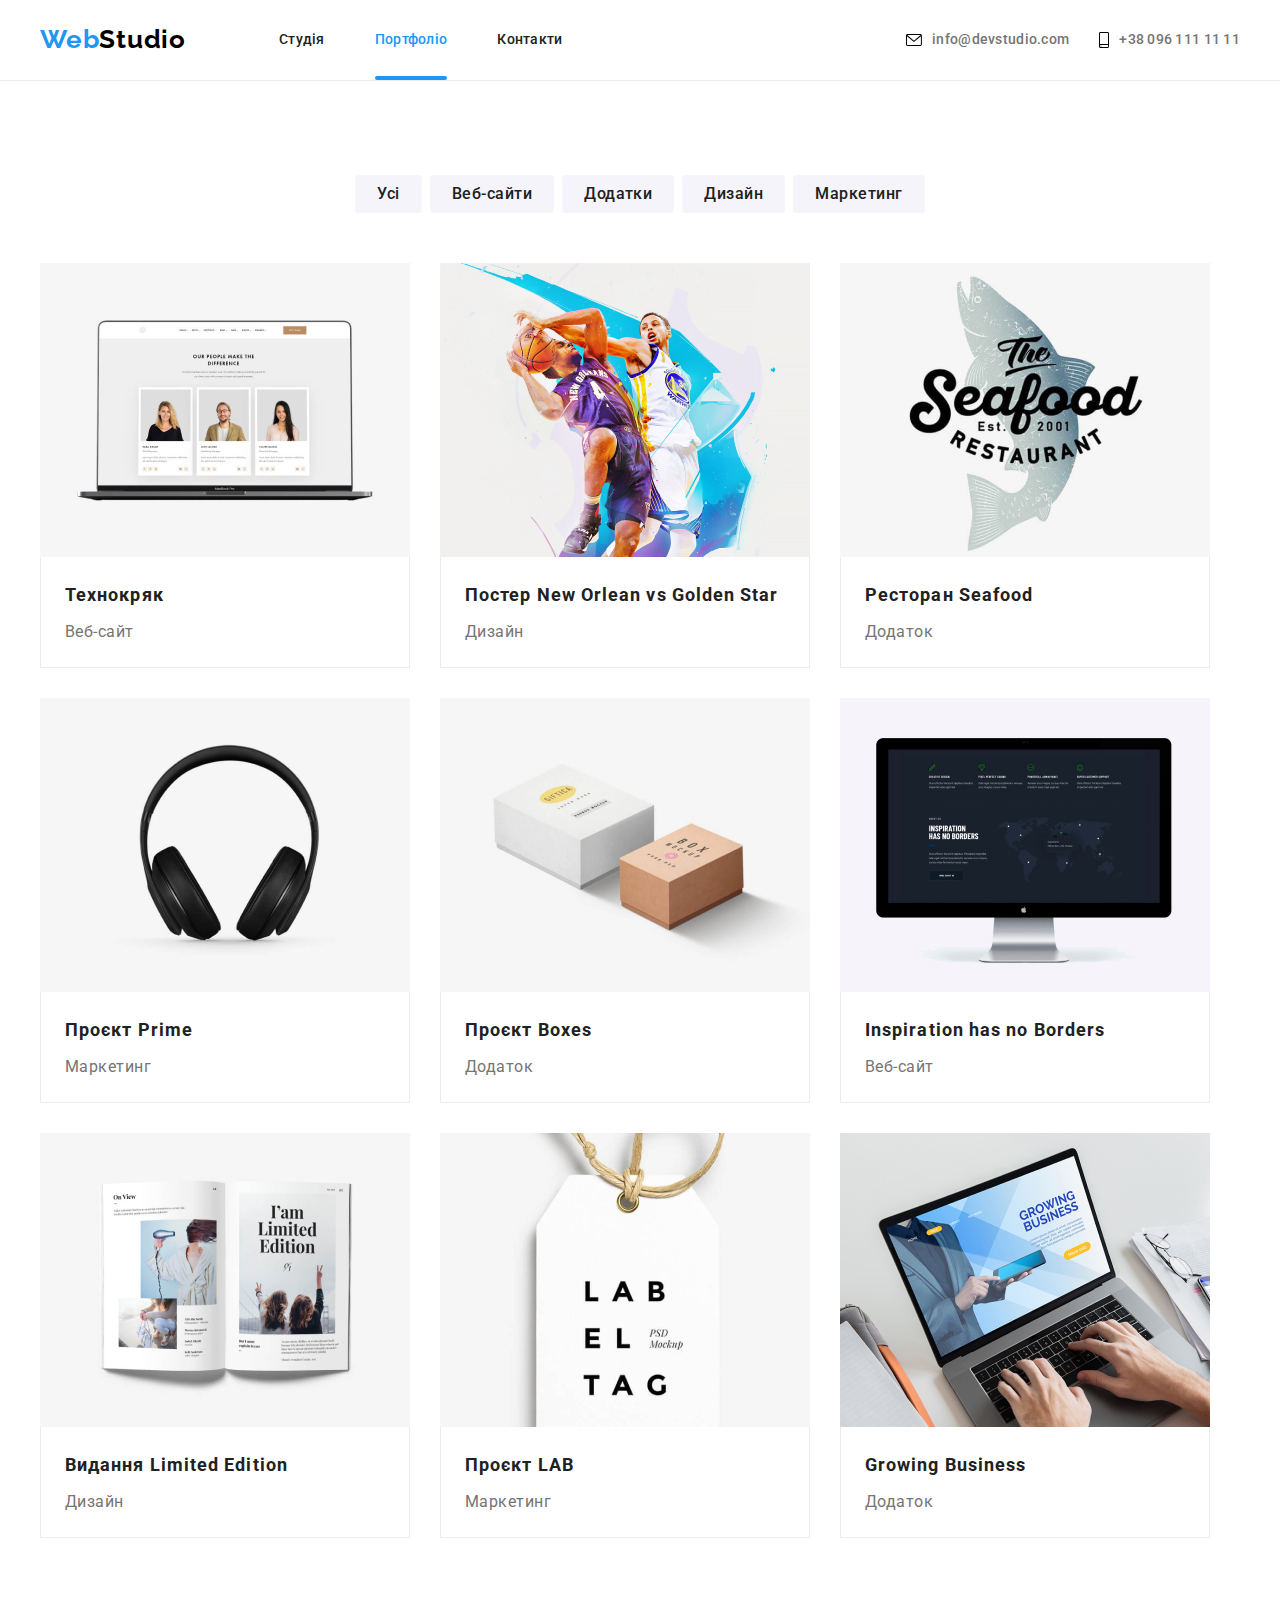
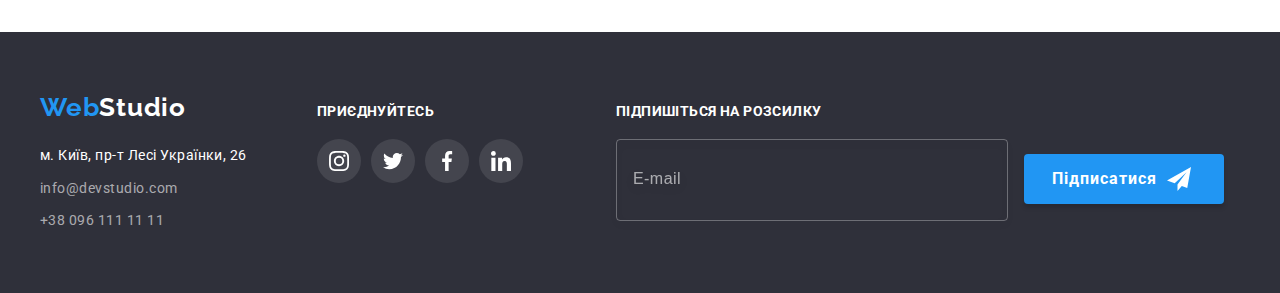
==== portfolio.html @ 5bfef384 "Initial commit" ====
<!DOCTYPE html>
<html lang="Uk">
  <head>
    <meta charset="UTF-8" />
    <meta http-equiv="X-UA-Compatible" content="IE=edge" />
    <meta name="viewport" content="width=device-width, initial-scale=1.0" />
    <title>Портфоліо</title>
    <!-- Fonts -->
    <link rel="preconnect" href="https://fonts.googleapis.com" />
    <link rel="preconnect" href="https://fonts.gstatic.com" crossorigin />
    <link
      href="https://fonts.googleapis.com/css2?family=Raleway:wght@700&family=Roboto:wght@400;500;700;900&display=swap"
      rel="stylesheet"
    />
    <!-- Modern-normalize CSS -->
    <link
      rel="stylesheet"
      href="https://cdnjs.cloudflare.com/ajax/libs/modern-normalize/1.1.0/modern-normalize.min.css"
      integrity="sha512-wpPYUAdjBVSE4KJnH1VR1HeZfpl1ub8YT/NKx4PuQ5NmX2tKuGu6U/JRp5y+Y8XG2tV+wKQpNHVUX03MfMFn9Q=="
      crossorigin="anonymous"
      referrerpolicy="no-referrer"
    />
    <!-- My CSS -->
    <link rel="stylesheet" href="./css/styles.css" />
  </head>
  <body>
    <!--
      |============================
      | Верхня лінія сторінки
      |============================
    -->

    <header class="header section">
      <div class="container header-flex">
        <a href="./index.html" class="logo-web">Web<span class="logo-studio">Studio</span></a>
        <nav class="nav">
          <ul class="nav-list">
            <li class="item"><a href="./index.html">Студія</a></li>
            <li class="item"><a class="current" href="./portfolio.html">Портфоліо</a></li>
            <li class="item"><a href="">Контакти</a></li>
          </ul>
        </nav>
        <ul class="contacts">
          <li class="contacts-item">
            <a class="mail" href="mailto:info@devstudio.com">
              <svg class="envelope" width="16" height="12">
                <use href="./images/sprite-icons.svg#icon-envelope"></use>
              </svg>
              info@devstudio.com
            </a>
          </li>
          <li class="contacts-item">
            <a class="tel" href="tel:+380961111111">
              <svg class="smartphone" width="10" height="16">
                <use href="./images/sprite-icons.svg#icon-smartphone"></use>
              </svg>
              +38 096 111 11 11</a
            >
          </li>
        </ul>
      </div>
    </header>

    <!--
      |============================
      | Основний контент сторінки Портфоліо
      |============================
    -->

    <main>
      <section class="section-projects section">
        <h1 class="visually-hidden">Проєкти</h1>
        <div class="container">
          <!-- Фільтри сторінки Портфоліо -->

          <ul class="filters">
            <li class="item">
              <button type="button" class="button">Усі</button>
            </li>
            <li class="item">
              <button type="button" class="button">Веб-сайти</button>
            </li>
            <li class="item">
              <button type="button" class="button">Додатки</button>
            </li>
            <li class="item">
              <button type="button" class="button">Дизайн</button>
            </li>
            <li class="item">
              <button type="button" class="button">Маркетинг</button>
            </li>
          </ul>

          <!--
            |============================
            | Проєкти
            |============================
          -->
          <ul class="project-list">
            <li class="list-item">
              <a href="" class="project-link">
                <div class="project-thumb">
                  <img src="./images/project-1.jpg" alt="Веб-сайт" width="370" height="294" />
                  <p class="overlay">
                    Ресурс пропонує комплексні пропозиції з різним рівнем функціоналу та сервісів.
                    Все це дозволить відвідувачу отримати вичерпні відомості про компанію чи
                    приватну особу.
                  </p>
                </div>
                <div class="project-name">
                  <h2>Технокряк</h2>
                  <p>Веб-сайт</p>
                </div>
              </a>
            </li>

            <li class="list-item">
              <a href="" class="project-link">
                <div class="project-thumb">
                  <img src="./images/project-2.jpg" alt="Баскетболісти" width="370" height="294" />
                  <p class="overlay">
                    Ресурс пропонує комплексні пропозиції з різним рівнем функціоналу та сервісів.
                    Все це дозволить відвідувачу отримати вичерпні відомості про компанію чи
                    приватну особу.
                  </p>
                </div>
                <div class="project-name">
                  <h2>Постер <span lang="En">New Orlean vs Golden Star</span></h2>
                  <p>Дизайн</p>
                </div>
              </a>
            </li>
            <li class="list-item">
              <a href="" class="project-link">
                <div class="project-thumb">
                  <img
                    src="./images/project-3.jpg"
                    alt="Емблема ресторану"
                    width="370"
                    height="294"
                  />
                  <p class="overlay">
                    Ресурс пропонує комплексні пропозиції з різним рівнем функціоналу та сервісів.
                    Все це дозволить відвідувачу отримати вичерпні відомості про компанію чи
                    приватну особу.
                  </p>
                </div>
                <div class="project-name">
                  <h2>Ресторан <span lang="En">Seafood</span></h2>
                  <p>Додаток</p>
                </div>
              </a>
            </li>

            <li class="list-item">
              <a href="" class="project-link"
                ><div class="project-thumb">
                  <img src="./images/project-4.jpg" alt="Навушники" width="370" height="294" />
                  <p class="overlay">
                    Ресурс пропонує комплексні пропозиції з різним рівнем функціоналу та сервісів.
                    Все це дозволить відвідувачу отримати вичерпні відомості про компанію чи
                    приватну особу.
                  </p>
                </div>
                <div class="project-name">
                  <h2>Проєкт <span lang="En">Prime</span></h2>
                  <p>Маркетинг</p>
                </div></a
              >
            </li>

            <li class="list-item">
              <a href="" class="project-link"
                ><div class="project-thumb">
                  <img src="./images/project-5.jpg" alt="Дві коробки" width="370" height="294" />
                  <p class="overlay">
                    Ресурс пропонує комплексні пропозиції з різним рівнем функціоналу та сервісів.
                    Все це дозволить відвідувачу отримати вичерпні відомості про компанію чи
                    приватну особу.
                  </p>
                </div>
                <div class="project-name">
                  <h2>Проєкт <span lang="En">Boxes</span></h2>
                  <p>Додаток</p>
                </div></a
              >
            </li>

            <li class="list-item">
              <a href="" class="project-link"
                ><div class="project-thumb">
                  <img src="./images/project-6.jpg" alt="Монітор" width="370" height="294" />
                  <p class="overlay">
                    Ресурс пропонує комплексні пропозиції з різним рівнем функціоналу та сервісів.
                    Все це дозволить відвідувачу отримати вичерпні відомості про компанію чи
                    приватну особу.
                  </p>
                </div>
                <div class="project-name">
                  <h2><span lang="En">Inspiration has no Borders</span></h2>
                  <p>Веб-сайт</p>
                </div></a
              >
            </li>

            <li class="list-item">
              <a href="" class="project-link"
                ><div class="project-thumb">
                  <img
                    src="./images/project-7.jpg"
                    alt="Розгорнута книга"
                    width="370"
                    height="294"
                  />
                  <p class="overlay">
                    Ресурс пропонує комплексні пропозиції з різним рівнем функціоналу та сервісів.
                    Все це дозволить відвідувачу отримати вичерпні відомості про компанію чи
                    приватну особу.
                  </p>
                </div>
                <div class="project-name">
                  <h2>Видання <span lang="En">Limited Edition</span></h2>
                  <p>Дизайн</p>
                </div></a
              >
            </li>

            <li class="list-item">
              <a href="" class="project-link"
                ><div class="project-thumb">
                  <img src="./images/project-8.jpg" alt="Бірка" width="370" height="294" />
                  <p class="overlay">
                    Ресурс пропонує комплексні пропозиції з різним рівнем функціоналу та сервісів.
                    Все це дозволить відвідувачу отримати вичерпні відомості про компанію чи
                    приватну особу.
                  </p>
                </div>
                <div class="project-name">
                  <h2>Проєкт <span lang="En">LAB</span></h2>
                  <p>Маркетинг</p>
                </div></a
              >
            </li>

            <li class="list-item">
              <a href="" class="project-link">
                <div class="project-thumb">
                  <img
                    src="./images/project-9.jpg"
                    alt="Чоловік працює за ноутбуком"
                    width="370"
                    height="294"
                  />
                  <p class="overlay">
                    Ресурс пропонує комплексні пропозиції з різним рівнем функціоналу та сервісів.
                    Все це дозволить відвідувачу отримати вичерпні відомості про компанію чи
                    приватну особу.
                  </p>
                </div>
                <div class="project-name">
                  <h2><span lang="En">Growing Business</span></h2>
                  <p>Додаток</p>
                </div></a
              >
            </li>
          </ul>
        </div>
      </section>
    </main>

    <!--
      |============================
      | Підвал сторінки
      |============================
    -->

    <footer class="footer">
      <div class="container footer-flex">
        <div>
          <a href="./index.html" class="logo-web">Web<span class="logo-studio">Studio</span></a>
          <address class="footer-address">
            <ul class="address-list">
              <li class="address-item">
                <a
                  class="address"
                  href="https://goo.gl/maps/hQi6V8cCwgHhLjm26"
                  target="_blank"
                  rel="nofollow noopener noreffer"
                  >м. Київ, пр-т Лесі Українки, 26</a
                >
              </li>
              <li class="address-item">
                <a href="mailto:info@devstudio.com">info@devstudio.com</a>
              </li>
              <li class="address-item"><a href="tel:+380961111111">+38 096 111 11 11</a></li>
            </ul>
          </address>
        </div>
        <div class="social">
          <p class="social-title">Приєднуйтесь</p>
          <ul class="list">
            <li class="item">
              <a
                href="https://www.instagram.com/"
                class="link"
                target="_blank"
                rel="nofollow noopener noreffer"
              >
                <svg class="social-icons" width="20" height="20">
                  <use href="./images/sprite-icons.svg#icon-instagram"></use>
                </svg>
              </a>
            </li>
            <li class="item">
              <a
                href="https://twitter.com/?lang=uk"
                class="link"
                target="_blank"
                rel="nofollow noopener noreffer"
                ><svg class="social-icons" width="20" height="20">
                  <use href="./images/sprite-icons.svg#icon-twitter"></use>
                </svg>
              </a>
            </li>
            <li class="item">
              <a
                href="https://www.facebook.com/"
                class="link"
                target="_blank"
                rel="nofollow noopener noreffer"
                ><svg class="social-icons" width="20" height="20">
                  <use href="./images/sprite-icons.svg#icon-facebook"></use>
                </svg>
              </a>
            </li>
            <li class="item">
              <a
                href="https://www.linkedin.com/"
                class="link"
                target="_blank"
                rel="nofollow noopener noreffer"
                ><svg class="social-icons" width="20" height="20">
                  <use href="./images/sprite-icons.svg#icon-linkedin"></use>
                </svg>
              </a>
            </li>
          </ul>
        </div>
        <form class="subscription" action="subscription">
          <p class="social-title">Підпишіться на розсилку</p>
          <label>
            <input class="email" name="email" type="email" placeholder="E-mail" />
          </label>
          <button class="button" type="submit">
            Підписатися
            <svg class="send" width="24" height="24">
              <use href="./images/sprite-icons.svg#send"></use>
            </svg>
          </button>
        </form>
      </div>
    </footer>
  </body>
</html>
---- css/styles.css ----
:root {
  /* Головна палітра кольорів */
  --primary-text-color: #757575;
  --title-text-color: #212121;
  --accent-color: #2196f3;
  --white-text-color: #ffffff;
  --social-primary-color: #afb1b8;
  --footer-mail-color: rgba(255, 255, 255, 0.6);
  --modal-border-color: rgba(33, 33, 33, 0.2);
  /* CSS-змінні фонові кольори */
  --secondary-bg-color: #f5f4fa;
  --footer-bg-color: #2f303a;
  --accent-bg-color: #2196f3;
  --white-bg-color: #ffffff;
  --social-bg-color: rgba(255, 255, 255, 0.1);
  /* FLEX-змінні */
  --project-list-gap: 30px;
  --section-padding-gap: 94px;
  /* Тіні карток та кнопок */
  --shadow-portfolio: 0px 4px 4px rgba(0, 0, 0, 0.25);
  --shadow-studio: 0px 1px 3px rgba(0, 0, 0, 0.12), 0px 1px 1px rgba(0, 0, 0, 0.14),
    0px 2px 1px rgba(0, 0, 0, 0.2);
  /* OTHER */
  --cubic-bezier: cubic-bezier(0.4, 0, 0.2, 1);
}

body {
  color: var(--primary-text-color);
  font-family: Roboto, Raleway, Montserrat, sans-serif;
  letter-spacing: 0.03em;

  margin: 0;
}

/**
  |============================
  | RESET
  |============================
*/

/* скидання деяких налаштувань списків та посилань */
ul,
ol {
  list-style: none;
}
a {
  text-decoration: none;
  color: currentColor;
}
/* скидаємо MARGIN де це потрібно */
ul,
p,
h1,
h2,
h3 {
  margin: 0;
  padding: 0;
}
/* Для картинок прибираємо нижній просвіт */
img {
  display: block;
  max-width: 100%;
  height: auto;
}

/**
  |============================
  | КОНТЕЙНЕР
  |============================
*/

.container {
  width: 1200px;
  margin: 0 auto;
  padding: 0 15px;
}

/**
  |============================
  | Верхня лінія сторінки Студія
  |============================
*/
.logo-web {
  color: #2196f3;
  text-decoration: none;

  font-family: 'Raleway';
  font-weight: 700;
  font-size: 26px;
  line-height: 1.2;
  letter-spacing: 0.03em;
}

.header .logo-web {
  padding-top: 24px;
  padding-bottom: 25px;

  display: inline-block;
}

.logo-studio {
  color: #000000;
}
.header {
  border-bottom: 1px solid #ececec;

  background-color: var(--white-bg-color);

  font-weight: 500;
  font-size: 14px;
  line-height: 1.14;
  letter-spacing: 0.02em;
}

.nav a.current {
  color: var(--accent-color);
}

.nav a {
  padding-top: 32px;
  padding-bottom: 32px;

  color: var(--title-text-color);

  transition: color 250ms var(--cubic-bezier);
}
.nav a:hover,
.nav a:focus {
  color: var(--accent-color);
}

.contacts a {
  padding-top: 32px;
  padding-bottom: 32px;

  color: var(--primary-text-color);

  transition: color 250ms var(--cubic-bezier), fill 250ms var(--cubic-bezier);
}
.contacts a:hover,
.contacts a:focus {
  color: var(--accent-color);
  fill: var(--accent-color);
}

.envelope,
.smartphone {
  margin-right: 10px;
}

/* ФЛЕКС ХЕДЕРУ */

.header-flex {
  display: flex;
  align-items: center;
}

.nav {
  margin-left: 93px;
}

.nav-list {
  display: flex;
}
/**
  |============================
*/
.nav-list .item {
  position: relative;

  padding-top: 32px;
  padding-bottom: 32px;
}
/**
  |============================
*/
.nav-list .item:not(:last-child) {
  margin-right: 50px;
}

.header .contacts {
  display: flex;
  margin-left: auto;
}
.header .contacts-item:not(:last-child) {
  margin-right: 30px;
}

.header .mail,
.header .tel {
  display: flex;
  align-items: center;
}

/* Позиціонуємо підкреслення поточної сторінки */

.nav a.current::after {
  position: absolute;
  bottom: 0;
  left: 0;

  content: '';
  display: block;
  width: 100%;
  height: 4px;
  border-radius: 2px;

  background-color: var(--accent-bg-color);
}

/**
  |============================
  | Герой сторінка Студія
  |============================
*/

.hero {
  padding-top: 200px;
  padding-bottom: 200px;
  margin-left: auto;
  margin-right: auto;

  max-width: 1600px;
  min-height: 600px;
  background-color: #2f303a;
  text-align: center;

  background-image: linear-gradient(to right, rgba(47, 48, 58, 0.4), rgba(47, 48, 58, 0.4)),
    url(../images/bg-images/hero-bg.jpg);
  background-size: cover;
  background-position: center;
}

.hero-title {
  width: 696px;
  margin-left: auto;
  margin-right: auto;
  margin-bottom: 30px;

  color: var(--white-text-color);

  font-weight: 900;
  font-size: 44px;
  line-height: 1.36;
  letter-spacing: 0.06em;
  text-transform: uppercase;
  text-shadow: 0px 4px 4px rgba(0, 0, 0, 0.25);
}

.hero .button {
  color: var(--white-text-color);
  background-color: var(--accent-bg-color);
  cursor: pointer;

  display: inline-block;
  padding: 10px 32px;
  border-radius: 4px;
  box-shadow: 0px 4px 4px rgba(0, 0, 0, 0.15);
  min-width: 216px;
  min-height: 50px;
  border: none;

  font-family: inherit;
  font-weight: 700;
  font-size: 16px;
  line-height: 1.88;
  letter-spacing: 0.06em;
}

/**
  |============================
  | Студія-Особливості
  |============================
*/

.section-features {
  margin-top: 0;
  padding-top: var(--section-padding-gap);
  padding-bottom: var(--section-padding-gap);
}

.section-features .subtitle {
  margin-bottom: 10px;

  color: var(--title-text-color);

  font-size: 14px;
  line-height: 1.14;
  text-transform: uppercase;
}

.section-features p {
  margin-top: 0px;
  margin-bottom: 0px;

  font-size: 14px;
  line-height: 1.71;
}

.feature-box {
  display: inline-flex;
  justify-content: center;
  align-items: center;

  width: 270px;
  height: 120px;
  margin-bottom: 30px;

  background-color: var(--secondary-bg-color);
}

/* FLEX Особливості */

.feature-list {
  display: flex;
}

.feature-list .item {
  width: calc((100%-90px) / 4);
}

.feature-list .item:not(:last-child) {
  margin-right: 30px;
}

/**
  |============================
  | "Чим ми займаємося" AND "Наша команда"
  |============================
*/

.section-work h2,
.section-team h2,
.section-clients h2 {
  margin-bottom: 50px;

  color: var(--title-text-color);

  font-size: 36px;
  line-height: 1.17;
  text-align: center;
}

.section-work {
  /* padding-top: var(--section-padding-gap); */
  padding-bottom: var(--section-padding-gap);
}

.work-thumb {
  position: relative;

  width: 370px;
}

.work-thumb p {
  position: absolute;
  left: 0;
  bottom: 0;

  display: block;
  width: 100%;
  min-height: 70px;
  padding-top: 27px;
  padding-bottom: 27px;

  font-weight: 700;
  font-size: 14px;
  line-height: calc(16 / 14);
  text-align: center;
  letter-spacing: 0.03em;
  text-transform: uppercase;

  background-color: rgba(47, 48, 58, 0.8);

  color: var(--white-text-color);
}

.section-team {
  padding-top: var(--section-padding-gap);
  padding-bottom: var(--section-padding-gap);

  background-color: var(--secondary-bg-color);
}

.team-name {
  padding-top: 30px;
  padding-bottom: 30px;
}

.section-team h3 {
  color: var(--title-text-color);

  margin-bottom: 10px;
  font-weight: 500;
  font-size: 16px;
  line-height: 1.19;
  text-align: center;
}

.section-team p {
  margin-bottom: 16px;

  font-size: 16px;
  line-height: 1.19;
  text-align: center;
}

.team-list .item {
  box-shadow: var(--shadow-studio);
  border-radius: 0px 0px 4px 4px;
  background-color: var(--white-bg-color);
}

/* Абсолютне позиціонування img work  */

/* TEAM SOCIAL */

.section-team .social-list {
  display: flex;
  justify-content: center;
  gap: 10px;
}

.section-team .social-link {
  display: flex;
  justify-content: center;
  align-items: center;

  width: 44px;
  height: 44px;

  border-radius: 50%;

  color: var(--social-primary-color);
  fill: currentColor;

  transition: background-color 250ms var(--cubic-bezier), fill 250ms var(--cubic-bezier),
    transform 250ms var(--cubic-bezier);
}

.section-team .social-link:hover,
.section-team .social-link:focus {
  background-color: var(--accent-bg-color);
  fill: var(--white-text-color);
  transform: rotate(360deg);
  cursor: pointer;
}

/* FLEX Чим займаємося та команда */

.section-work .work-list,
.section-team .team-list {
  display: flex;
}
.work-list .item:not(:last-child) {
  margin-right: 30px;
}
.team-list .item:not(:last-child) {
  margin-right: 30px;
}

/**
  |============================
  | СЕКЦІЯ КЛІЄНТИ
  |============================
*/

.section-clients {
  padding-top: var(--section-padding-gap);
  padding-bottom: var(--section-padding-gap);
}

.section-clients .list {
  display: flex;
  justify-content: center;
}
.section-clients .item:not(:last-child) {
  margin-right: 30px;
}

.section-clients .link {
  display: inline-flex;
  justify-content: center;
  align-items: center;

  width: 170px;
  height: 92px;
  border: 1px solid #afb1b8;
  border-radius: 4px;

  color: var(--social-primary-color);
  fill: currentColor;

  transition: color 250ms var(--cubic-bezier), fill 250ms var(--cubic-bezier),
    border-color 250ms var(--cubic-bezier), transform 250ms var(--cubic-bezier);
}

.section-clients .link:hover,
.section-clients .link:focus {
  color: var(--accent-color);
  fill: var(--accent-color);
  border-color: var(--accent-color);
  transform: scale(1.15);
}

/**
  |============================
  | Підвал сторінки
  |============================
*/

.footer {
  padding-top: 60px;
  padding-bottom: 60px;

  background-color: var(--footer-bg-color);
}

.footer .logo-web {
  display: inline-block;
  margin-bottom: 20px;
}

footer .logo-studio {
  color: #ffffff;
}

.footer .address {
  color: var(--white-text-color);
}

.footer-address a {
  color: rgba(255, 255, 255, 0.6);
  font-style: normal;
  font-size: 14px;
  line-height: 1.71;

  transition: color 250ms var(--cubic-bezier);
}

.footer-address a:hover,
.footer-address a:focus {
  color: var(--accent-color);
}

.footer .address-item:not(:last-child) {
  margin-bottom: 9px;
}

/* FOOTER SOCIAL */

.footer-flex {
  display: flex;
  align-items: baseline;
}

.social {
  margin-left: 70px;
}

.footer .social-title {
  margin-bottom: 20px;

  font-weight: 700;
  font-size: 14px;
  line-height: calc(16px / 14px);
  letter-spacing: 0.03em;
  text-transform: uppercase;

  color: var(--white-text-color);
}

.social .list {
  display: flex;
}

.social .item:not(:last-child) {
  margin-right: 10px;
}

/* Add icons socials */

.footer .social-icons {
  fill: var(--white-text-color);
}

.social .link {
  display: inline-flex;
  justify-content: center;
  align-items: center;

  width: 44px;
  height: 44px;
  background-color: var(--social-bg-color);

  border-radius: 50%;

  transition: background-color 250ms var(--cubic-bezier), transform 250ms var(--cubic-bezier);
}

.social .link:hover,
.social .link:focus {
  background-color: var(--accent-bg-color);
  cursor: pointer;
  transform: rotate(360deg);
}

/* Footer SUBSCRIPTION */

.subscription {
  margin-left: 93px;
}

.footer input::placeholder {
  font-size: 16px;
  line-height: 1.25;
  letter-spacing: 0.03em;

  /* padding: 15px 16px; */

  color: var(--footer-mail-color);
}

.footer .email {
  margin-right: 12px;
  padding: 15px 16px;

  font-size: 12px;
  line-height: calc(14 / 12);
  letter-spacing: 0.01em;
  color: var(--footer-mail-color);

  width: 358px;
  height: 50px;
  border: 1px solid rgba(255, 255, 255, 0.3);
  border-radius: 4px;
  filter: drop-shadow(0px 4px 4px rgba(0, 0, 0, 0.15));

  background-color: transparent;
}

.footer .button {
  min-width: 200px;
  min-height: 50px;

  color: var(--white-text-color);
  background-color: var(--accent-bg-color);
  cursor: pointer;

  display: inline-flex;
  align-items: center;

  padding: 10px 28px;
  border-radius: 4px;
  box-shadow: 0px 4px 4px rgba(0, 0, 0, 0.15);

  border: none;

  font-family: inherit;
  font-weight: 700;
  font-size: 16px;
  line-height: calc(30 / 16);
  letter-spacing: 0.06em;
}

.footer .button > .send {
  fill: currentColor;
  margin-left: 10px;
}

/**
  |============================
  | Main content of a page Portfolio
  |============================
*/

.filters .button {
  display: inline-block;
  padding: 6px 22px;
  border-radius: 4px;

  min-height: 38px;
  border: none;

  color: var(--title-text-color);
  background-color: var(--secondary-bg-color);

  cursor: pointer;

  font-family: inherit;
  font-weight: 500;
  font-size: 16px;
  line-height: 1.62;
  letter-spacing: inherit;

  transition: color 250ms var(--cubic-bezier), background-color 250ms var(--cubic-bezier),
    box-shadow 250ms var(--cubic-bezier);
}

.filters .button:hover,
.filters .button:focus {
  color: var(--white-text-color);
  background-color: var(--accent-bg-color);
  box-shadow: var(--shadow-portfolio);
}

.section-projects {
  padding-top: var(--section-padding-gap);
  padding-bottom: var(--section-padding-gap);
}

.section-projects .filters {
  margin-bottom: 50px;
}

.project-list > .list-item {
  width: 370px;
}

.section-projects h2 {
  width: 322px;
  min-height: 36px;

  color: var(--title-text-color);

  font-size: 18px;
  line-height: 2;
  letter-spacing: 0.06em;
}

.section-projects p {
  width: 322px;
  min-height: 30px;

  margin-top: 4px;

  font-size: 16px;
  line-height: 1.88;
}

.project-name {
  padding: 20px 24px;

  border-left: 1px solid #ececec;
  border-right: 1px solid #ececec;
  border-bottom: 1px solid #ececec;
}

/* FLEX FILTERS */

.filters {
  display: flex;
  justify-content: center;
}
.filters .item:not(:last-child) {
  margin-right: 8px;
}

/* FLEX PROJECTS */

.project-list {
  display: flex;
  flex-wrap: wrap;
  gap: var(--project-list-gap);
}

/* Оверлей карточок Проєктів */

.project-thumb {
  position: relative;

  width: 370px;
  height: 294px;

  overflow: hidden;
}

.project-thumb .overlay {
  position: absolute;
  top: 0;
  left: 0;

  display: block;
  width: 100%;
  height: 100%;
  padding: 63px 24px;
  margin: 0;

  font-weight: 400;
  font-size: 18px;
  line-height: calc(28 / 18);
  letter-spacing: 0.03em;

  color: var(--white-text-color);
  background-color: rgba(33, 150, 243, 0.9);

  transform: translatey(100%);
  transition: transform 250ms var(--cubic-bezier);
}

.project-list .project-link {
  display: block;
  transition: box-shadow 250ms var(--cubic-bezier);
}

.project-list .project-link:hover,
.project-list .project-link:focus {
  box-shadow: var(--shadow-portfolio);
}

.project-list .project-link:hover .overlay,
.project-list .project-link:focus .overlay {
  transform: translatey(0);
}

/* Приховування заголовків */

.visually-hidden {
  position: absolute;
  width: 1px;
  height: 1px;
  margin: -1px;
  border: 0;
  padding: 0;

  white-space: nowrap;
  clip-path: inset(100%);
  clip: rect(0 0 0 0);
  overflow: hidden;
}

/**
  |============================
  | Модальне вікно
  |============================
*/

.backdrop {
  position: fixed;
  top: 0;
  left: 0;

  width: 100%;
  height: 100%;

  background-color: rgba(47, 48, 58, 0.6);

  opacity: 1;
  visibility: visible;
  transition: opacity 250ms var(--cubic-bezier), visibility 250ms var(--cubic-bezier);
}

.backdrop.is-hidden {
  opacity: 0;
  pointer-events: none;
  visibility: hidden;
}

.modal {
  position: absolute;
  top: 50%;
  left: 50%;

  padding: 40px;
  width: 528px;
  height: 581px;
  border-radius: 4px;

  background-color: var(--white-bg-color);

  transform: translate(-50%, -50%) scale(1);
  opacity: 1;
  transition: transform 250ms var(--cubic-bezier), opacity 250ms var(--cubic-bezier);
}

.backdrop.is-hidden .modal {
  transform: translate(-50%, -50%) scale(0.75);
  opacity: 0;
}

.modal .close {
  position: absolute;
  top: 8px;
  right: 8px;

  display: flex;
  justify-content: center;
  align-items: center;
  width: 30px;
  height: 30px;

  border: 1px solid rgba(0, 0, 0, 0.1);
  border-radius: 50%;

  background-color: var(--white-bg-color);
  transition: color 250ms var(--cubic-bezier), scale 250ms var(--cubic-bezier),
    transform 250ms var(--cubic-bezier);

  color: black;
}

.modal .close:hover,
.modal .close:focus {
  transform: rotate(180deg) scale(1.15);
  color: var(--accent-color);
  cursor: pointer;
}

.modal-close {
  fill: currentColor;
}

/* Елементи форми */

form > h2 {
  margin-bottom: 12px;

  font-weight: 700;
  font-size: 20px;
  line-height: calc(23 / 20);
  text-align: center;
  letter-spacing: 0.03em;

  color: var(--title-text-color);
}

.form-field {
  position: relative;
  display: flex;
  flex-direction: column;
  gap: 4px;
  margin-bottom: 10px;

  /* transition: fill 1000ms var(--cubic-bezier); */
}

.form-field:nth-of-type(4) {
  margin-bottom: 20px;
}

.form-field label {
  font-size: 12px;
  line-height: calc(14 / 12);
  letter-spacing: 0.01em;

  color: var(--primary-text-color);
}

.form-field input {
  padding: 11px 12px;
  padding-left: 42px;
  width: 100%;
  height: 40px;

  font-size: 12px;
  line-height: calc(14 / 12);
  letter-spacing: 0.01em;
  color: var(--title-text-color);

  border: 1px solid var(--modal-border-color);
  border-radius: 4px;
  outline: transparent;

  transition: border-color 250ms var(--cubic-bezier);
}

.text-field:hover,
.form-field textarea:hover {
  cursor: pointer;
}

.form-field textarea {
  padding: 12px 16px;
  width: 100%;

  font-size: 12px;
  line-height: calc(14 / 12);
  letter-spacing: 0.01em;
  color: var(--title-text-color);

  border: 1px solid var(--modal-border-color);
  border-radius: 4px;
  outline: transparent;
}

.form-field textarea:focus {
  border-color: var(--accent-color);
}

textarea {
  resize: none;
}

textarea::placeholder {
  font-size: 12px;
  line-height: calc(14 / 12);
  letter-spacing: 0.01em;

  color: rgba(117, 117, 117, 0.5);
}

.text-field:focus {
  border-color: var(--accent-color);
}

.text-field:focus + .form-icon {
  fill: var(--accent-color);
  transition: fill 250ms var(--cubic-bezier);
}

.licence {
  margin-bottom: 30px;
}

.licence-lable {
  display: flex;
  align-items: center;
  gap: 8px;
}

.licence label {
  margin-left: 8px;
  font-size: 14px;
  line-height: calc(24 / 14);
  letter-spacing: 0.03em;

  color: var(--primary-text-color);
}

.checkbox {
  position: absolute;
  width: 1px;
  height: 1px;
  margin: -1px;
  border: 0;
  padding: 0;

  white-space: nowrap;
  clip-path: inset(100%);
  clip: rect(0 0 0 0);
  overflow: hidden;
}

.licence .icon {
  display: inline-flex;
  align-items: center;
  justify-content: center;

  width: 16px;
  height: 15px;
  border: 2px solid var(--title-text-color);
  border-radius: 4px;

  background-origin: border-box;
}

.checkbox:checked + .icon {
  background-color: var(--accent-bg-color);
  border-color: var(--accent-color);
}

.form-icon {
  position: absolute;
  top: 50%;
  left: 12px;
}

form .licence-link {
  text-decoration-line: underline;
  color: var(--accent-bg-color);
}

form .btn {
  display: block;
  margin-right: auto;
  margin-left: auto;

  min-width: 200px;
  min-height: 50px;

  color: var(--white-text-color);
  background-color: var(--accent-bg-color);
  cursor: pointer;

  text-align: center;
  padding: 10px 10px;
  border-radius: 4px;
  box-shadow: 0px 4px 4px rgba(0, 0, 0, 0.15);

  border: none;

  font-family: inherit;
  font-weight: 700;
  font-size: 16px;
  line-height: calc(30 / 16);
  letter-spacing: 0.06em;
}
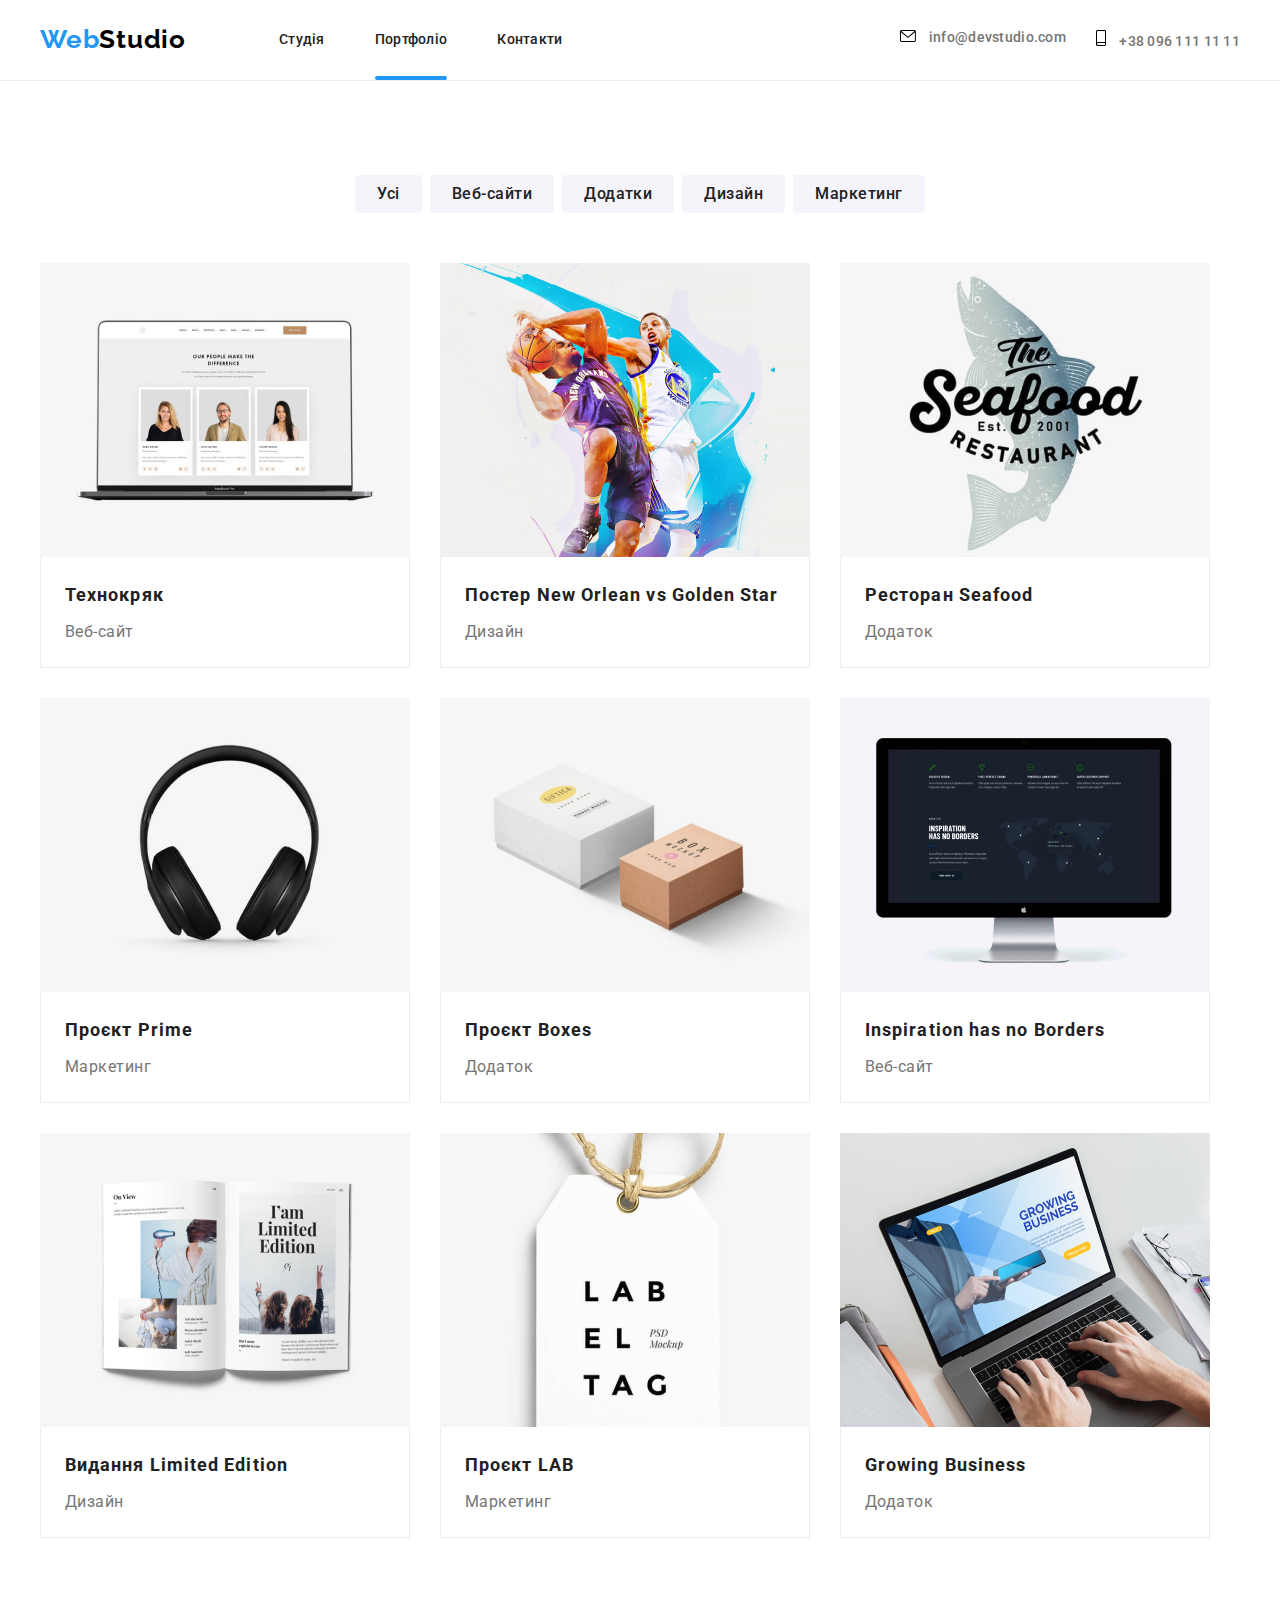
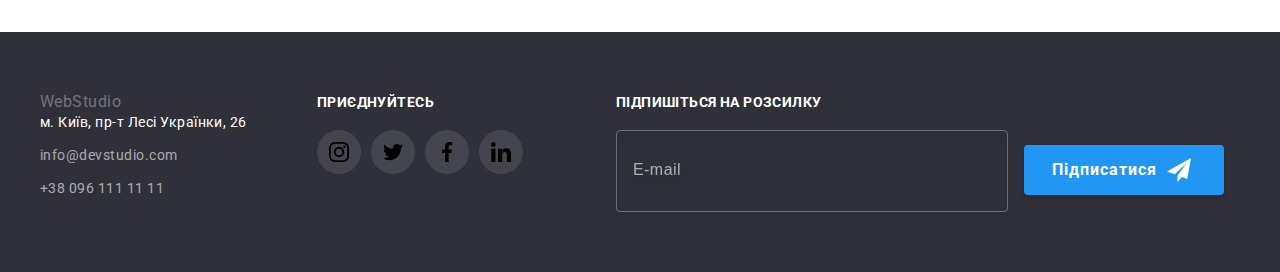
==== commit bc77777d: "hh" ====
--- a/portfolio.html
+++ b/portfolio.html
@@ -30,37 +30,35 @@
       |============================
     -->
 
-    <header class="header section">
-      <div class="container header-flex">
-        <a href="./index.html" class="logo-web">Web<span class="logo-studio">Studio</span></a>
+    <header class="header">
+      <div class="container header__flex">
+        <a href="./index.html" class="logo__web">Web<span class="logo__studio">Studio</span></a>
         <nav class="nav">
-          <ul class="nav-list">
-            <li class="item"><a href="./index.html">Студія</a></li>
-            <li class="item"><a class="current" href="./portfolio.html">Портфоліо</a></li>
-            <li class="item"><a href="">Контакти</a></li>
+          <ul class="nav__list">
+            <li class="nav__item"><a  href="./index.html">Студія</a></li>
+            <li class="nav__item"><a class="nav__current" href="./portfolio.html">Портфоліо</a></li>
+            <li class="nav__item"><a href="">Контакти</a></li>
           </ul>
         </nav>
         <ul class="contacts">
-          <li class="contacts-item">
-            <a class="mail" href="mailto:info@devstudio.com">
-              <svg class="envelope" width="16" height="12">
+          <li class="contacts__list">
+            <a class="contacts__item" href="mailto:info@devstudio.com">
+              <svg class="contacts__envelope" width="16" height="12">
                 <use href="./images/sprite-icons.svg#icon-envelope"></use>
               </svg>
               info@devstudio.com
             </a>
           </li>
           <li class="contacts-item">
-            <a class="tel" href="tel:+380961111111">
-              <svg class="smartphone" width="10" height="16">
+            <a class="contacts__item" href="tel:+380961111111">
+              <svg class="contacts__smartphone" width="10" height="16">
                 <use href="./images/sprite-icons.svg#icon-smartphone"></use>
               </svg>
-              +38 096 111 11 11</a
-            >
+              +38 096 111 11 11</a>
           </li>
         </ul>
       </div>
     </header>
-
     <!--
       |============================
       | Основний контент сторінки Портфоліо
--- a/css/styles.css
+++ b/css/styles.css
@@ -80,7 +80,7 @@
   | Верхня лінія сторінки Студія
   |============================
 */
-.logo-web {
+.logo__web {
   color: #2196f3;
   text-decoration: none;
 
@@ -98,7 +98,7 @@
   display: inline-block;
 }
 
-.logo-studio {
+.logo__studio {
   color: #000000;
 }
 .header {
@@ -143,14 +143,14 @@
   fill: var(--accent-color);
 }
 
-.envelope,
-.smartphone {
+.contacts__envelope,
+.contacts__smartphone {
   margin-right: 10px;
 }
 
 /* ФЛЕКС ХЕДЕРУ */
 
-.header-flex {
+.header__flex {
   display: flex;
   align-items: center;
 }
@@ -159,13 +159,13 @@
   margin-left: 93px;
 }
 
-.nav-list {
-  display: flex;
-}
-/**
-  |============================
-*/
-.nav-list .item {
+.nav__list {
+  display: flex;
+}
+/**
+  |============================
+*/
+.nav__list .nav__item{
   position: relative;
 
   padding-top: 32px;
@@ -174,7 +174,7 @@
 /**
   |============================
 */
-.nav-list .item:not(:last-child) {
+.nav__list .nav__item:not(:last-child) {
   margin-right: 50px;
 }
 
@@ -182,7 +182,7 @@
   display: flex;
   margin-left: auto;
 }
-.header .contacts-item:not(:last-child) {
+.header .contacts__list:not(:last-child) {
   margin-right: 30px;
 }
 
@@ -194,7 +194,7 @@
 
 /* Позиціонуємо підкреслення поточної сторінки */
 
-.nav a.current::after {
+.nav a.nav__current::after {
   position: absolute;
   bottom: 0;
   left: 0;
@@ -231,7 +231,7 @@
   background-position: center;
 }
 
-.hero-title {
+.hero__title {
   width: 696px;
   margin-left: auto;
   margin-right: auto;
@@ -247,7 +247,7 @@
   text-shadow: 0px 4px 4px rgba(0, 0, 0, 0.25);
 }
 
-.hero .button {
+.hero .hero__button {
   color: var(--white-text-color);
   background-color: var(--accent-bg-color);
   cursor: pointer;
@@ -273,13 +273,13 @@
   |============================
 */
 
-.section-features {
+.section__features {
   margin-top: 0;
   padding-top: var(--section-padding-gap);
   padding-bottom: var(--section-padding-gap);
 }
 
-.section-features .subtitle {
+.section__features .feature__subtitle {
   margin-bottom: 10px;
 
   color: var(--title-text-color);
@@ -289,7 +289,7 @@
   text-transform: uppercase;
 }
 
-.section-features p {
+.section__features p {
   margin-top: 0px;
   margin-bottom: 0px;
 
@@ -297,7 +297,7 @@
   line-height: 1.71;
 }
 
-.feature-box {
+.feature__box {
   display: inline-flex;
   justify-content: center;
   align-items: center;
@@ -311,15 +311,15 @@
 
 /* FLEX Особливості */
 
-.feature-list {
-  display: flex;
-}
-
-.feature-list .item {
+.feature__list {
+  display: flex;
+}
+
+.feature__list .item {
   width: calc((100%-90px) / 4);
 }
 
-.feature-list .item:not(:last-child) {
+.feature__list .item:not(:last-child) {
   margin-right: 30px;
 }
 
@@ -329,8 +329,8 @@
   |============================
 */
 
-.section-work h2,
-.section-team h2,
+.work__section h2,
+.section__team h2,
 .section-clients h2 {
   margin-bottom: 50px;
 
@@ -341,18 +341,18 @@
   text-align: center;
 }
 
-.section-work {
+.work__section {
   /* padding-top: var(--section-padding-gap); */
   padding-bottom: var(--section-padding-gap);
 }
 
-.work-thumb {
+.work__thumb {
   position: relative;
 
   width: 370px;
 }
 
-.work-thumb p {
+.work__thumb p {
   position: absolute;
   left: 0;
   bottom: 0;
@@ -375,19 +375,19 @@
   color: var(--white-text-color);
 }
 
-.section-team {
+.section__team {
   padding-top: var(--section-padding-gap);
   padding-bottom: var(--section-padding-gap);
 
   background-color: var(--secondary-bg-color);
 }
 
-.team-name {
+.team__name {
   padding-top: 30px;
   padding-bottom: 30px;
 }
 
-.section-team h3 {
+.section__team h3 {
   color: var(--title-text-color);
 
   margin-bottom: 10px;
@@ -397,7 +397,7 @@
   text-align: center;
 }
 
-.section-team p {
+.section__team p {
   margin-bottom: 16px;
 
   font-size: 16px;
@@ -415,13 +415,13 @@
 
 /* TEAM SOCIAL */
 
-.section-team .social-list {
+.section__team .social__list {
   display: flex;
   justify-content: center;
   gap: 10px;
 }
 
-.section-team .social-link {
+.section__team .social__link {
   display: flex;
   justify-content: center;
   align-items: center;
@@ -438,8 +438,8 @@
     transform 250ms var(--cubic-bezier);
 }
 
-.section-team .social-link:hover,
-.section-team .social-link:focus {
+.section__team .social__link:hover,
+.section__team .social__link:focus {
   background-color: var(--accent-bg-color);
   fill: var(--white-text-color);
   transform: rotate(360deg);
@@ -449,13 +449,13 @@
 /* FLEX Чим займаємося та команда */
 
 .section-work .work-list,
-.section-team .team-list {
-  display: flex;
-}
-.work-list .item:not(:last-child) {
+.section__team .team__list {
+  display: flex;
+}
+.work__list .item:not(:last-child) {
   margin-right: 30px;
 }
-.team-list .item:not(:last-child) {
+.team__list .item:not(:last-child) {
   margin-right: 30px;
 }
 
@@ -516,12 +516,12 @@
   background-color: var(--footer-bg-color);
 }
 
-.footer .logo-web {
+.footer .logo__web {
   display: inline-block;
   margin-bottom: 20px;
 }
 
-footer .logo-studio {
+footer .logo__studio {
   color: #ffffff;
 }
 
@@ -580,7 +580,7 @@
 
 /* Add icons socials */
 
-.footer .social-icons {
+.footer .social__icons {
   fill: var(--white-text-color);
 }
 
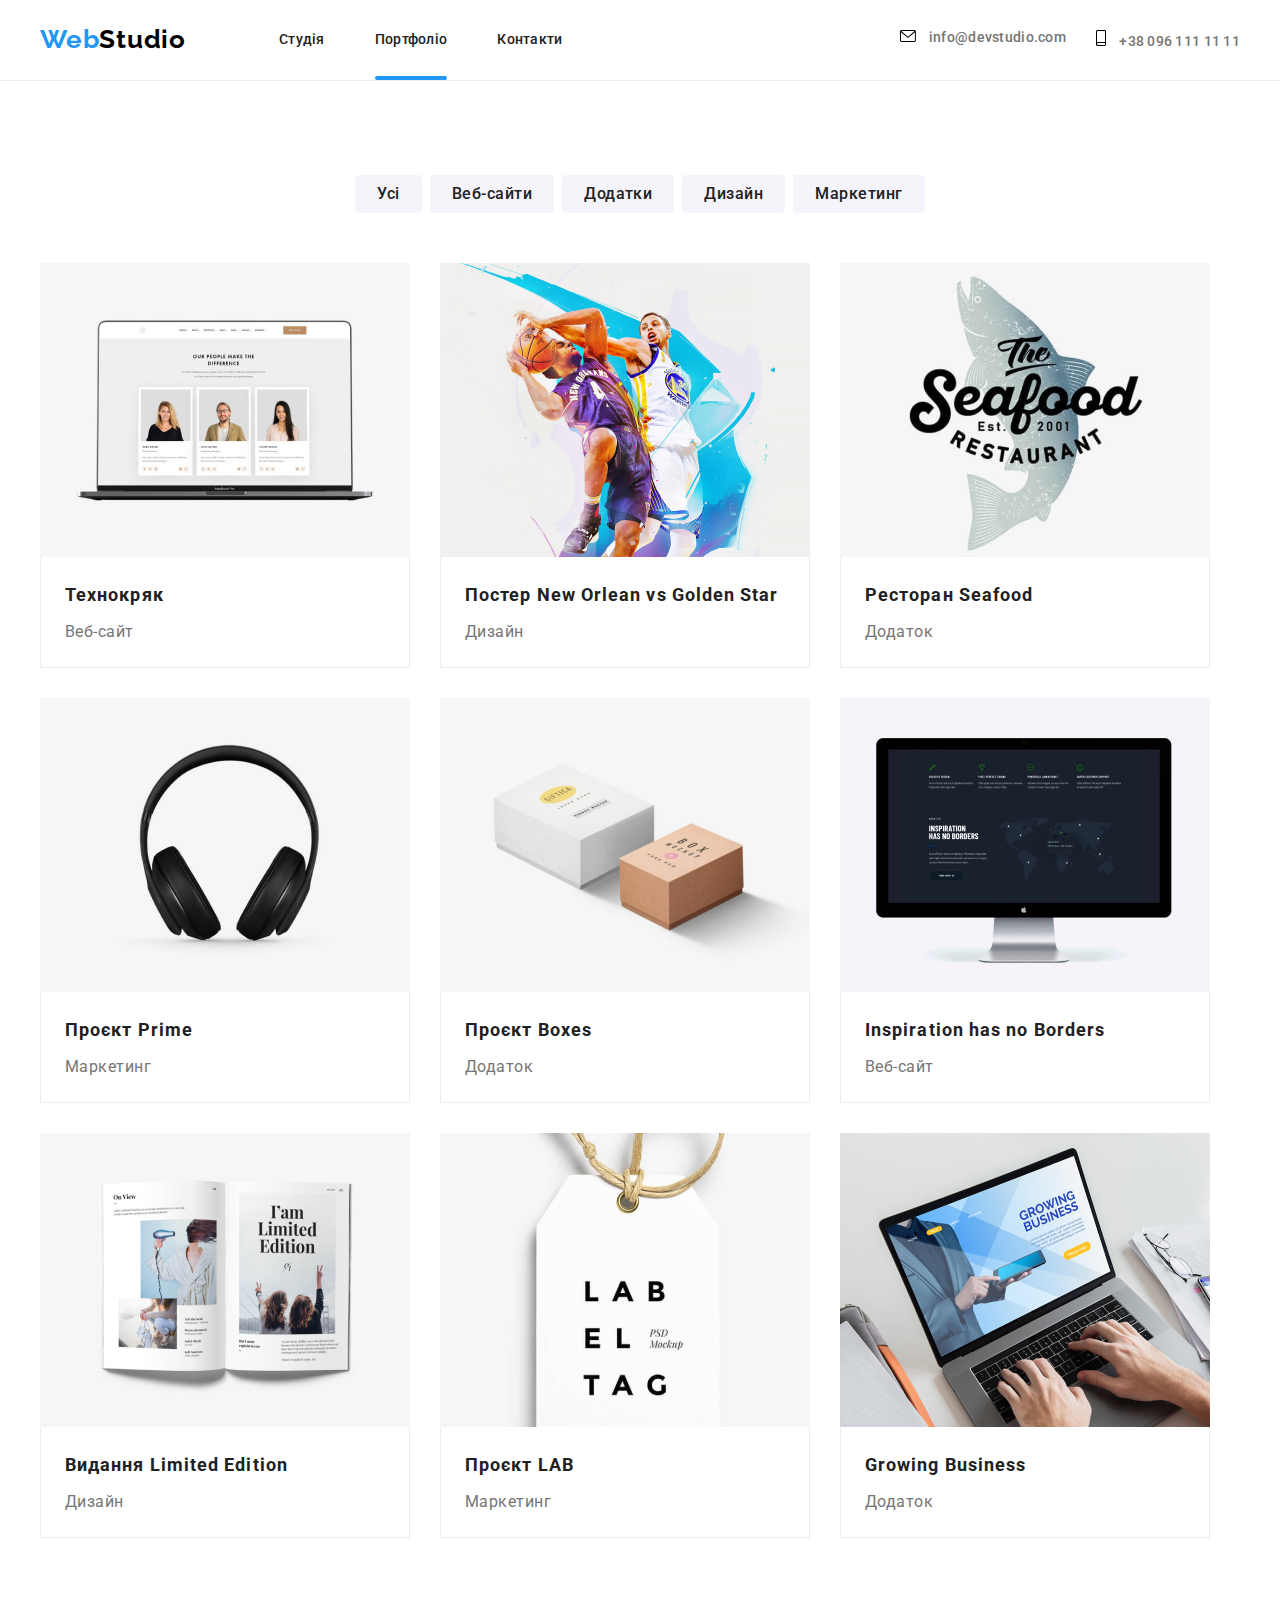
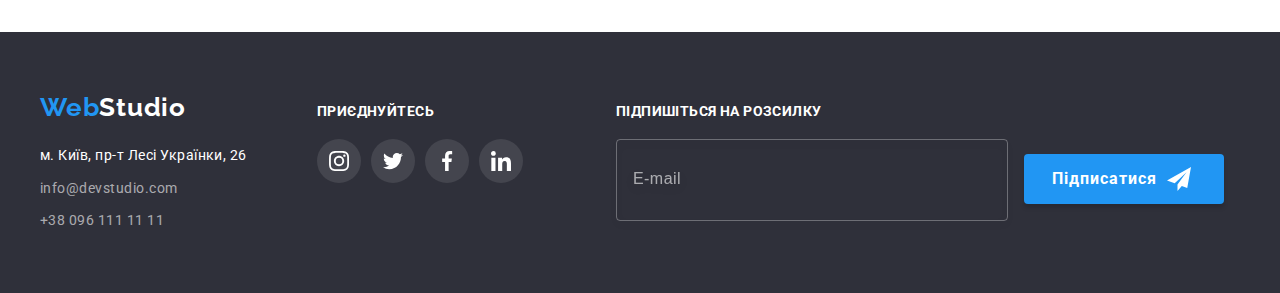
==== commit d318f680: "gg" ====
--- a/portfolio.html
+++ b/portfolio.html
@@ -35,7 +35,7 @@
         <a href="./index.html" class="logo__web">Web<span class="logo__studio">Studio</span></a>
         <nav class="nav">
           <ul class="nav__list">
-            <li class="nav__item"><a  href="./index.html">Студія</a></li>
+            <li class="nav__item"><a href="./index.html">Студія</a></li>
             <li class="nav__item"><a class="nav__current" href="./portfolio.html">Портфоліо</a></li>
             <li class="nav__item"><a href="">Контакти</a></li>
           </ul>
@@ -49,7 +49,7 @@
               info@devstudio.com
             </a>
           </li>
-          <li class="contacts-item">
+          <li class="contacts__list">
             <a class="contacts__item" href="tel:+380961111111">
               <svg class="contacts__smartphone" width="10" height="16">
                 <use href="./images/sprite-icons.svg#icon-smartphone"></use>
@@ -66,26 +66,26 @@
     -->
 
     <main>
-      <section class="section-projects section">
+      <section class="section__projects section">
         <h1 class="visually-hidden">Проєкти</h1>
         <div class="container">
           <!-- Фільтри сторінки Портфоліо -->
 
-          <ul class="filters">
-            <li class="item">
-              <button type="button" class="button">Усі</button>
-            </li>
-            <li class="item">
-              <button type="button" class="button">Веб-сайти</button>
-            </li>
-            <li class="item">
-              <button type="button" class="button">Додатки</button>
-            </li>
-            <li class="item">
-              <button type="button" class="button">Дизайн</button>
-            </li>
-            <li class="item">
-              <button type="button" class="button">Маркетинг</button>
+          <ul class="filters__list">
+            <li class="filters__item">
+              <button type="button" class="filters__button">Усі</button>
+            </li>
+            <li class="filters__item">
+              <button type="button" class="filters__button">Веб-сайти</button>
+            </li>
+            <li class="filters__item">
+              <button type="button" class="filters__button">Додатки</button>
+            </li>
+            <li class="filters__item">
+              <button type="button" class="filters__button">Дизайн</button>
+            </li>
+            <li class="filters__item">
+              <button type="button" class="filters__button">Маркетинг</button>
             </li>
           </ul>
 
@@ -94,168 +94,168 @@
             | Проєкти
             |============================
           -->
-          <ul class="project-list">
-            <li class="list-item">
-              <a href="" class="project-link">
-                <div class="project-thumb">
+          <ul class="project__list">
+            <li class="project__item">
+              <a href="" class="project__link">
+                <div class="project__thumb">
                   <img src="./images/project-1.jpg" alt="Веб-сайт" width="370" height="294" />
-                  <p class="overlay">
-                    Ресурс пропонує комплексні пропозиції з різним рівнем функціоналу та сервісів.
-                    Все це дозволить відвідувачу отримати вичерпні відомості про компанію чи
-                    приватну особу.
-                  </p>
-                </div>
-                <div class="project-name">
+                  <p class="project__overlay">
+                    Ресурс пропонує комплексні пропозиції з різним рівнем функціоналу та сервісів.
+                    Все це дозволить відвідувачу отримати вичерпні відомості про компанію чи
+                    приватну особу.
+                  </p>
+                </div>
+                <div class="project__name">
                   <h2>Технокряк</h2>
                   <p>Веб-сайт</p>
                 </div>
               </a>
             </li>
 
-            <li class="list-item">
-              <a href="" class="project-link">
-                <div class="project-thumb">
+            <li class="project__item">
+              <a href="" class="project__link">
+                <div class="project__thumb">
                   <img src="./images/project-2.jpg" alt="Баскетболісти" width="370" height="294" />
-                  <p class="overlay">
-                    Ресурс пропонує комплексні пропозиції з різним рівнем функціоналу та сервісів.
-                    Все це дозволить відвідувачу отримати вичерпні відомості про компанію чи
-                    приватну особу.
-                  </p>
-                </div>
-                <div class="project-name">
+                  <p class="project__overlay">
+                    Ресурс пропонує комплексні пропозиції з різним рівнем функціоналу та сервісів.
+                    Все це дозволить відвідувачу отримати вичерпні відомості про компанію чи
+                    приватну особу.
+                  </p>
+                </div>
+                <div class="project__name">
                   <h2>Постер <span lang="En">New Orlean vs Golden Star</span></h2>
                   <p>Дизайн</p>
                 </div>
               </a>
             </li>
-            <li class="list-item">
-              <a href="" class="project-link">
-                <div class="project-thumb">
+            <li class="project__item">
+              <a href="" class="project__link">
+                <div class="project__thumb">
                   <img
                     src="./images/project-3.jpg"
                     alt="Емблема ресторану"
                     width="370"
                     height="294"
                   />
-                  <p class="overlay">
-                    Ресурс пропонує комплексні пропозиції з різним рівнем функціоналу та сервісів.
-                    Все це дозволить відвідувачу отримати вичерпні відомості про компанію чи
-                    приватну особу.
-                  </p>
-                </div>
-                <div class="project-name">
+                  <p class="project__overlay">
+                    Ресурс пропонує комплексні пропозиції з різним рівнем функціоналу та сервісів.
+                    Все це дозволить відвідувачу отримати вичерпні відомості про компанію чи
+                    приватну особу.
+                  </p>
+                </div>
+                <div class="project__name">
                   <h2>Ресторан <span lang="En">Seafood</span></h2>
                   <p>Додаток</p>
                 </div>
               </a>
             </li>
 
-            <li class="list-item">
-              <a href="" class="project-link"
-                ><div class="project-thumb">
+            <li class="project__item">
+              <a href="" class="project__link"
+                ><div class="project__thumb">
                   <img src="./images/project-4.jpg" alt="Навушники" width="370" height="294" />
-                  <p class="overlay">
-                    Ресурс пропонує комплексні пропозиції з різним рівнем функціоналу та сервісів.
-                    Все це дозволить відвідувачу отримати вичерпні відомості про компанію чи
-                    приватну особу.
-                  </p>
-                </div>
-                <div class="project-name">
+                  <p class="project__overlay">
+                    Ресурс пропонує комплексні пропозиції з різним рівнем функціоналу та сервісів.
+                    Все це дозволить відвідувачу отримати вичерпні відомості про компанію чи
+                    приватну особу.
+                  </p>
+                </div>
+                <div class="project__name">
                   <h2>Проєкт <span lang="En">Prime</span></h2>
                   <p>Маркетинг</p>
                 </div></a
               >
             </li>
 
-            <li class="list-item">
-              <a href="" class="project-link"
-                ><div class="project-thumb">
+            <li class="project__item">
+              <a href="" class="project__link"
+                ><div class="project__thumb">
                   <img src="./images/project-5.jpg" alt="Дві коробки" width="370" height="294" />
-                  <p class="overlay">
-                    Ресурс пропонує комплексні пропозиції з різним рівнем функціоналу та сервісів.
-                    Все це дозволить відвідувачу отримати вичерпні відомості про компанію чи
-                    приватну особу.
-                  </p>
-                </div>
-                <div class="project-name">
+                  <p class="project__overlay">
+                    Ресурс пропонує комплексні пропозиції з різним рівнем функціоналу та сервісів.
+                    Все це дозволить відвідувачу отримати вичерпні відомості про компанію чи
+                    приватну особу.
+                  </p>
+                </div>
+                <div class="project__name">
                   <h2>Проєкт <span lang="En">Boxes</span></h2>
                   <p>Додаток</p>
                 </div></a
               >
             </li>
 
-            <li class="list-item">
-              <a href="" class="project-link"
-                ><div class="project-thumb">
+            <li class="project__item">
+              <a href="" class="project__link"
+                ><div class="project__thumb">
                   <img src="./images/project-6.jpg" alt="Монітор" width="370" height="294" />
-                  <p class="overlay">
-                    Ресурс пропонує комплексні пропозиції з різним рівнем функціоналу та сервісів.
-                    Все це дозволить відвідувачу отримати вичерпні відомості про компанію чи
-                    приватну особу.
-                  </p>
-                </div>
-                <div class="project-name">
+                  <p class="project__overlay">
+                    Ресурс пропонує комплексні пропозиції з різним рівнем функціоналу та сервісів.
+                    Все це дозволить відвідувачу отримати вичерпні відомості про компанію чи
+                    приватну особу.
+                  </p>
+                </div>
+                <div class="project__name">
                   <h2><span lang="En">Inspiration has no Borders</span></h2>
                   <p>Веб-сайт</p>
                 </div></a
               >
             </li>
 
-            <li class="list-item">
-              <a href="" class="project-link"
-                ><div class="project-thumb">
+            <li class="project__item">
+              <a href="" class="project__link"
+                ><div class="project__thumb">
                   <img
                     src="./images/project-7.jpg"
                     alt="Розгорнута книга"
                     width="370"
                     height="294"
                   />
-                  <p class="overlay">
-                    Ресурс пропонує комплексні пропозиції з різним рівнем функціоналу та сервісів.
-                    Все це дозволить відвідувачу отримати вичерпні відомості про компанію чи
-                    приватну особу.
-                  </p>
-                </div>
-                <div class="project-name">
+                  <p class="project__overlay">
+                    Ресурс пропонує комплексні пропозиції з різним рівнем функціоналу та сервісів.
+                    Все це дозволить відвідувачу отримати вичерпні відомості про компанію чи
+                    приватну особу.
+                  </p>
+                </div>
+                <div class="project__name">
                   <h2>Видання <span lang="En">Limited Edition</span></h2>
                   <p>Дизайн</p>
                 </div></a
               >
             </li>
 
-            <li class="list-item">
-              <a href="" class="project-link"
-                ><div class="project-thumb">
+            <li class="project__item">
+              <a href="" class="project__link"
+                ><div class="project__thumb">
                   <img src="./images/project-8.jpg" alt="Бірка" width="370" height="294" />
-                  <p class="overlay">
-                    Ресурс пропонує комплексні пропозиції з різним рівнем функціоналу та сервісів.
-                    Все це дозволить відвідувачу отримати вичерпні відомості про компанію чи
-                    приватну особу.
-                  </p>
-                </div>
-                <div class="project-name">
+                  <p class="project__overlay">
+                    Ресурс пропонує комплексні пропозиції з різним рівнем функціоналу та сервісів.
+                    Все це дозволить відвідувачу отримати вичерпні відомості про компанію чи
+                    приватну особу.
+                  </p>
+                </div>
+                <div class="project__name">
                   <h2>Проєкт <span lang="En">LAB</span></h2>
                   <p>Маркетинг</p>
                 </div></a
               >
             </li>
 
-            <li class="list-item">
-              <a href="" class="project-link">
-                <div class="project-thumb">
+            <li class="project__item">
+              <a href="" class="project__link">
+                <div class="project__thumb">
                   <img
                     src="./images/project-9.jpg"
                     alt="Чоловік працює за ноутбуком"
                     width="370"
                     height="294"
                   />
-                  <p class="overlay">
-                    Ресурс пропонує комплексні пропозиції з різним рівнем функціоналу та сервісів.
-                    Все це дозволить відвідувачу отримати вичерпні відомості про компанію чи
-                    приватну особу.
-                  </p>
-                </div>
-                <div class="project-name">
+                  <p class="project__overlay">
+                    Ресурс пропонує комплексні пропозиції з різним рівнем функціоналу та сервісів.
+                    Все це дозволить відвідувачу отримати вичерпні відомості про компанію чи
+                    приватну особу.
+                  </p>
+                </div>
+                <div class="project__name">
                   <h2><span lang="En">Growing Business</span></h2>
                   <p>Додаток</p>
                 </div></a
@@ -273,71 +273,49 @@
     -->
 
     <footer class="footer">
-      <div class="container footer-flex">
+      <div class="container footer__flex">
         <div>
-          <a href="./index.html" class="logo-web">Web<span class="logo-studio">Studio</span></a>
-          <address class="footer-address">
-            <ul class="address-list">
-              <li class="address-item">
-                <a
-                  class="address"
-                  href="https://goo.gl/maps/hQi6V8cCwgHhLjm26"
-                  target="_blank"
-                  rel="nofollow noopener noreffer"
-                  >м. Київ, пр-т Лесі Українки, 26</a
-                >
+          <a href="./index.html" class="logo__web">Web<span class="logo__studio">Studio</span></a>
+          <address class="footer__address">
+            <ul class="address__list">
+              <li class="address__item">
+                <a class="address" href="https://goo.gl/maps/hQi6V8cCwgHhLjm26" target="_blank"
+                  rel="nofollow noopener noreffer">м. Київ, пр-т Лесі Українки, 26</a>
               </li>
-              <li class="address-item">
+              <li class="address__item">
                 <a href="mailto:info@devstudio.com">info@devstudio.com</a>
               </li>
-              <li class="address-item"><a href="tel:+380961111111">+38 096 111 11 11</a></li>
+              <li class="address__item"><a href="tel:+380961111111">+38 096 111 11 11</a></li>
             </ul>
           </address>
         </div>
         <div class="social">
-          <p class="social-title">Приєднуйтесь</p>
-          <ul class="list">
-            <li class="item">
-              <a
-                href="https://www.instagram.com/"
-                class="link"
-                target="_blank"
-                rel="nofollow noopener noreffer"
-              >
-                <svg class="social-icons" width="20" height="20">
+          <p class="social__title">Приєднуйтесь</p>
+          <ul class="social__list">
+            <li class="social__item">
+              <a href="https://www.instagram.com/" class="link" target="_blank" rel="nofollow noopener noreffer">
+                <svg class="social__icons" width="20" height="20">
                   <use href="./images/sprite-icons.svg#icon-instagram"></use>
                 </svg>
               </a>
             </li>
-            <li class="item">
-              <a
-                href="https://twitter.com/?lang=uk"
-                class="link"
-                target="_blank"
-                rel="nofollow noopener noreffer"
-                ><svg class="social-icons" width="20" height="20">
+            <li class="social__item">
+              <a href="https://twitter.com/?lang=uk" class="link" target="_blank" rel="nofollow noopener noreffer"><svg
+                  class="social__icons" width="20" height="20">
                   <use href="./images/sprite-icons.svg#icon-twitter"></use>
                 </svg>
               </a>
             </li>
-            <li class="item">
-              <a
-                href="https://www.facebook.com/"
-                class="link"
-                target="_blank"
-                rel="nofollow noopener noreffer"
-                ><svg class="social-icons" width="20" height="20">
+            <li class="social__item">
+              <a href="https://www.facebook.com/" class="link" target="_blank" rel="nofollow noopener noreffer"><svg
+                  class="social__icons" width="20" height="20">
                   <use href="./images/sprite-icons.svg#icon-facebook"></use>
                 </svg>
               </a>
             </li>
-            <li class="item">
-              <a
-                href="https://www.linkedin.com/"
-                class="link"
-                target="_blank"
-                rel="nofollow noopener noreffer"
-                ><svg class="social-icons" width="20" height="20">
+            <li class="social__item">
+              <a href="https://www.linkedin.com/" class="link" target="_blank" rel="nofollow noopener noreffer"><svg
+                  class="social__icons" width="20" height="20">
                   <use href="./images/sprite-icons.svg#icon-linkedin"></use>
                 </svg>
               </a>
@@ -345,10 +323,11 @@
           </ul>
         </div>
         <form class="subscription" action="subscription">
-          <p class="social-title">Підпишіться на розсилку</p>
+          <p class="social__title">Підпишіться на розсилку</p>
           <label>
             <input class="email" name="email" type="email" placeholder="E-mail" />
           </label>
+    
           <button class="button" type="submit">
             Підписатися
             <svg class="send" width="24" height="24">
@@ -358,5 +337,6 @@
         </form>
       </div>
     </footer>
+
   </body>
 </html>
--- a/css/styles.css
+++ b/css/styles.css
@@ -91,7 +91,7 @@
   letter-spacing: 0.03em;
 }
 
-.header .logo-web {
+.header .logo__web {
   padding-top: 24px;
   padding-bottom: 25px;
 
@@ -319,7 +319,7 @@
   width: calc((100%-90px) / 4);
 }
 
-.feature__list .item:not(:last-child) {
+.feature__list .feature__item:not(:last-child) {
   margin-right: 30px;
 }
 
@@ -331,7 +331,7 @@
 
 .work__section h2,
 .section__team h2,
-.section-clients h2 {
+.section__clients h2 {
   margin-bottom: 50px;
 
   color: var(--title-text-color);
@@ -405,7 +405,7 @@
   text-align: center;
 }
 
-.team-list .item {
+.team__list .social__team {
   box-shadow: var(--shadow-studio);
   border-radius: 0px 0px 4px 4px;
   background-color: var(--white-bg-color);
@@ -447,38 +447,45 @@
 }
 
 /* FLEX Чим займаємося та команда */
-
-.section-work .work-list,
+.work__list{
+  display: flex;gap: 30px;
+}
+.section__work .work__list,
 .section__team .team__list {
   display: flex;
 }
 .work__list .item:not(:last-child) {
   margin-right: 30px;
 }
-.team__list .item:not(:last-child) {
+.team__list .social__item:not(:last-child) {
   margin-right: 30px;
 }
-
+.social__item{
+  
+    border-radius: 0px 0px 4px 4px;
+}
 /**
   |============================
   | СЕКЦІЯ КЛІЄНТИ
   |============================
 */
 
-.section-clients {
+.section__clients {
   padding-top: var(--section-padding-gap);
   padding-bottom: var(--section-padding-gap);
 }
 
-.section-clients .list {
+.section__clients .client__list {
   display: flex;
   justify-content: center;
 }
-.section-clients .item:not(:last-child) {
+.section__clients .social__item:not(:last-child) {
   margin-right: 30px;
 }
-
-.section-clients .link {
+.section__clients .client__item:not(:last-child) {
+  margin-right: 30px;
+}
+.section__clients .client__link {
   display: inline-flex;
   justify-content: center;
   align-items: center;
@@ -495,8 +502,8 @@
     border-color 250ms var(--cubic-bezier), transform 250ms var(--cubic-bezier);
 }
 
-.section-clients .link:hover,
-.section-clients .link:focus {
+.section__clients .client__link:hover,
+.section__clients .client__link:focus {
   color: var(--accent-color);
   fill: var(--accent-color);
   border-color: var(--accent-color);
@@ -529,7 +536,7 @@
   color: var(--white-text-color);
 }
 
-.footer-address a {
+.footer__address a {
   color: rgba(255, 255, 255, 0.6);
   font-style: normal;
   font-size: 14px;
@@ -538,18 +545,18 @@
   transition: color 250ms var(--cubic-bezier);
 }
 
-.footer-address a:hover,
-.footer-address a:focus {
+.footer__address a:hover,
+.footer__address a:focus {
   color: var(--accent-color);
 }
 
-.footer .address-item:not(:last-child) {
+.footer .address__item:not(:last-child) {
   margin-bottom: 9px;
 }
 
 /* FOOTER SOCIAL */
 
-.footer-flex {
+.footer__flex {
   display: flex;
   align-items: baseline;
 }
@@ -558,7 +565,7 @@
   margin-left: 70px;
 }
 
-.footer .social-title {
+.footer .social__title {
   margin-bottom: 20px;
 
   font-weight: 700;
@@ -569,8 +576,10 @@
 
   color: var(--white-text-color);
 }
-
-.social .list {
+.social__list{
+  gap: 10px;
+}
+.social .social__list {
   display: flex;
 }
 
@@ -674,7 +683,7 @@
   |============================
 */
 
-.filters .button {
+.filters__list .filters__button {
   display: inline-block;
   padding: 6px 22px;
   border-radius: 4px;
@@ -697,27 +706,27 @@
     box-shadow 250ms var(--cubic-bezier);
 }
 
-.filters .button:hover,
-.filters .button:focus {
+.filters__list .filters__button:hover,
+.filters__list .filters__button:focus {
   color: var(--white-text-color);
   background-color: var(--accent-bg-color);
   box-shadow: var(--shadow-portfolio);
 }
 
-.section-projects {
+.section__projects {
   padding-top: var(--section-padding-gap);
   padding-bottom: var(--section-padding-gap);
 }
 
-.section-projects .filters {
+.section__projects .filters__list {
   margin-bottom: 50px;
 }
 
-.project-list > .list-item {
+.project__list > .project__item {
   width: 370px;
 }
 
-.section-projects h2 {
+.section__projects h2 {
   width: 322px;
   min-height: 36px;
 
@@ -728,7 +737,7 @@
   letter-spacing: 0.06em;
 }
 
-.section-projects p {
+.section__projects p {
   width: 322px;
   min-height: 30px;
 
@@ -738,7 +747,7 @@
   line-height: 1.88;
 }
 
-.project-name {
+.project__name {
   padding: 20px 24px;
 
   border-left: 1px solid #ececec;
@@ -748,17 +757,17 @@
 
 /* FLEX FILTERS */
 
-.filters {
+.filters__list {
   display: flex;
   justify-content: center;
 }
-.filters .item:not(:last-child) {
-  margin-right: 8px;
+.filters__list {
+  gap: 8px;
 }
 
 /* FLEX PROJECTS */
 
-.project-list {
+.project__list {
   display: flex;
   flex-wrap: wrap;
   gap: var(--project-list-gap);
@@ -766,7 +775,7 @@
 
 /* Оверлей карточок Проєктів */
 
-.project-thumb {
+.project__thumb {
   position: relative;
 
   width: 370px;
@@ -775,7 +784,7 @@
   overflow: hidden;
 }
 
-.project-thumb .overlay {
+.project__thumb .project__overlay {
   position: absolute;
   top: 0;
   left: 0;
@@ -798,18 +807,18 @@
   transition: transform 250ms var(--cubic-bezier);
 }
 
-.project-list .project-link {
+.project__list .project__link {
   display: block;
   transition: box-shadow 250ms var(--cubic-bezier);
 }
 
-.project-list .project-link:hover,
-.project-list .project-link:focus {
+.project__list .project__link:hover,
+.project__list .project__link:focus {
   box-shadow: var(--shadow-portfolio);
 }
 
-.project-list .project-link:hover .overlay,
-.project-list .project-link:focus .overlay {
+.project__list .project__link:hover .project__overlay,
+.project__list .project__link:focus .project__overlay {
   transform: translatey(0);
 }
 
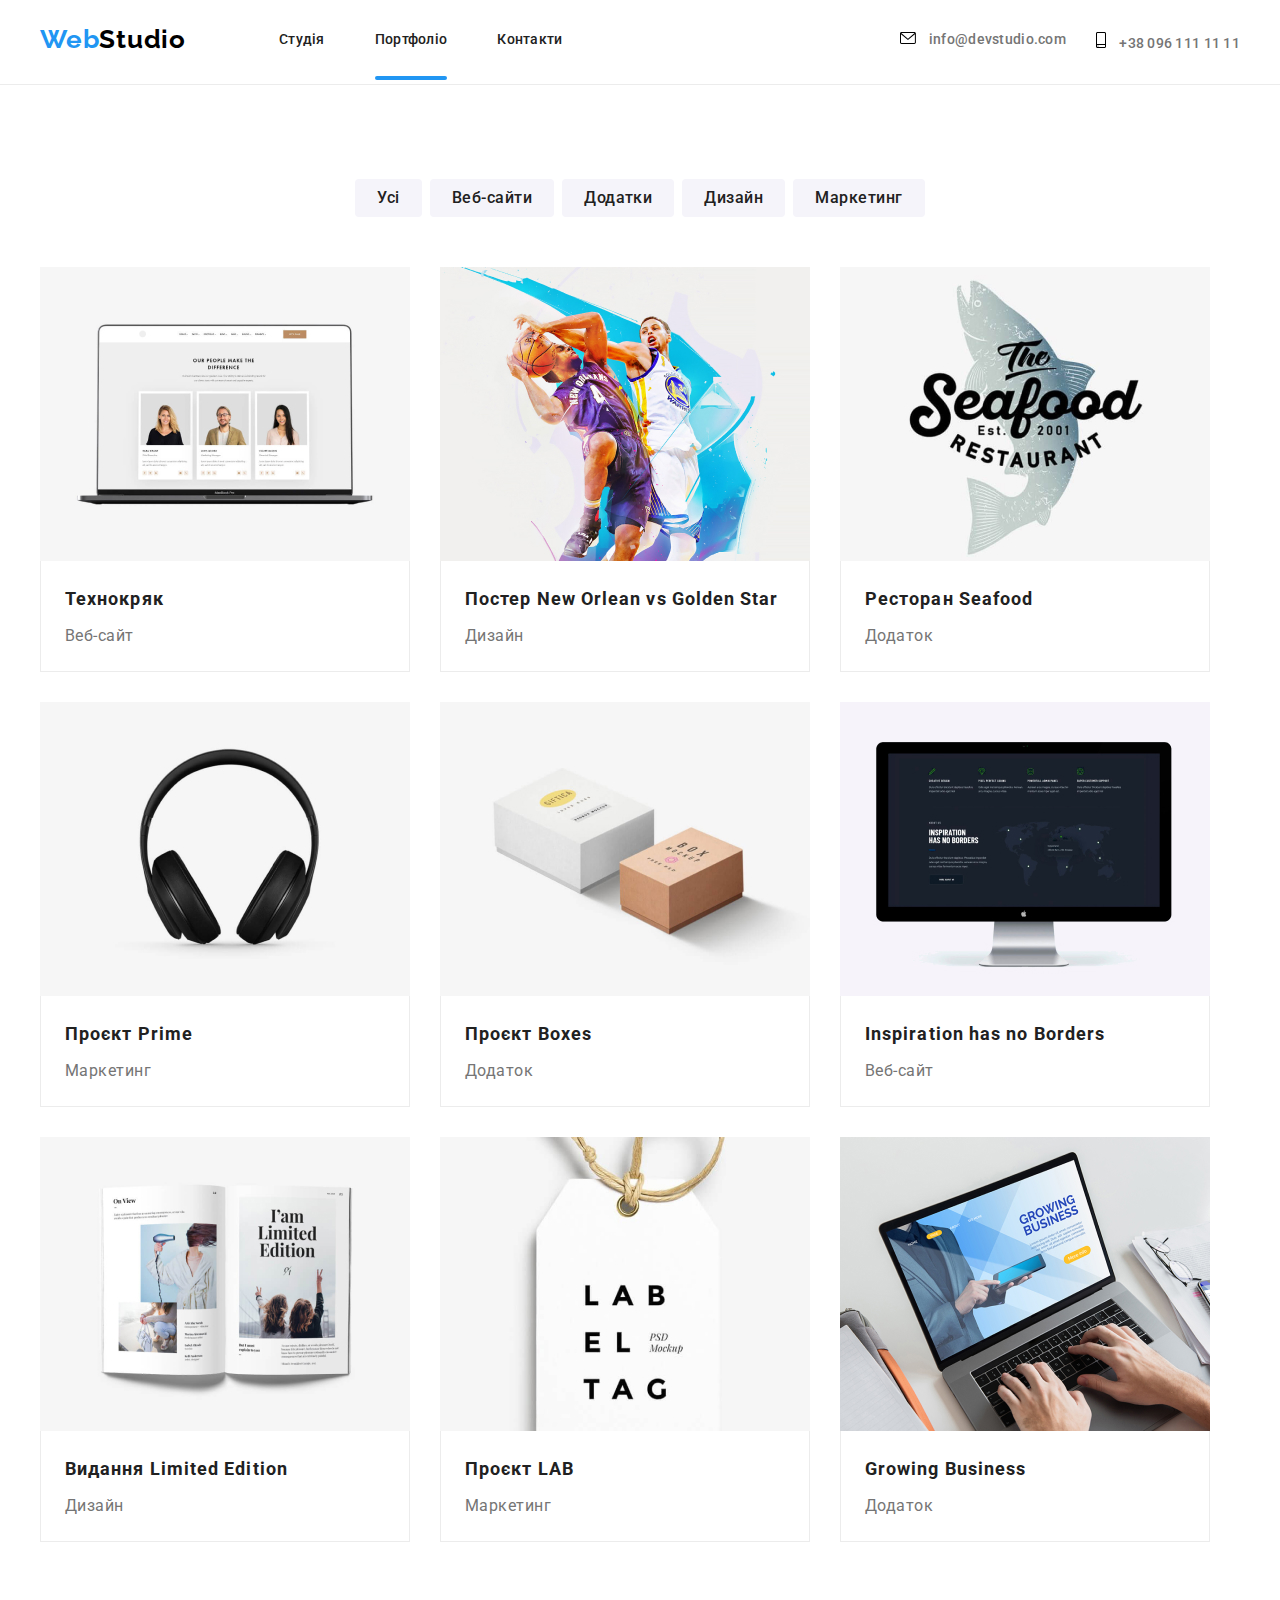
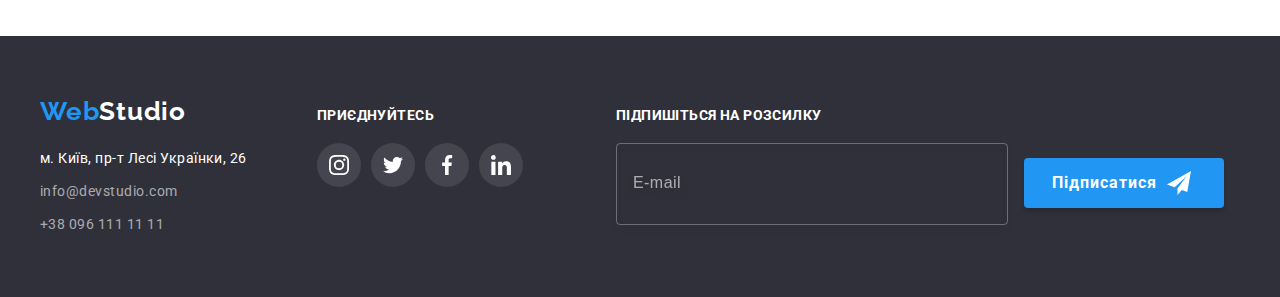
==== commit 664539c5: "ok" ====
--- a/portfolio.html
+++ b/portfolio.html
@@ -21,7 +21,7 @@
       referrerpolicy="no-referrer"
     />
     <!-- My CSS -->
-    <link rel="stylesheet" href="./css/styles.css" />
+    <link rel="stylesheet" href="./css/main.min.css" />
   </head>
   <body>
     <!--
--- a/css/main.min.css
+++ b/css/main.min.css
@@ -0,0 +1 @@
+body{color:var(--primary-text-color);font-family:Roboto,Raleway,Montserrat,sans-serif;letter-spacing:.03em;margin:0}ul,ol{list-style:none}a{text-decoration:none;color:currentColor}ul,p,h1,h2,h3{margin:0;padding:0}img{display:block;max-width:100%;height:auto}.container{width:1200px;margin:0 auto;padding:0 15px}:root{--primary-text-color: #757575;--title-text-color: #212121;--accent-color: #2196f3;--white-text-color: #ffffff;--social-primary-color: #afb1b8;--footer-mail-color: rgba(255, 255, 255, 0.6);--modal-border-color: rgba(33, 33, 33, 0.2);--secondary-bg-color: #f5f4fa;--footer-bg-color: #2f303a;--accent-bg-color: #2196f3;--white-bg-color: #ffffff;--social-bg-color: rgba(255, 255, 255, 0.1);--project-list-gap: 30px;--section-padding-gap: 94px;--shadow-portfolio: 0px 4px 4px rgba(0, 0, 0, 0.25);--shadow-studio: 0px 1px 3px rgba(0, 0, 0, 0.12), 0px 1px 1px rgba(0, 0, 0, 0.14), 0px 2px 1px rgba(0, 0, 0, 0.2);--cubic-bezier: cubic-bezier(0.4, 0, 0.2, 1)}.visually-hidden{position:absolute;width:1px;height:1px;margin:-1px;border:0;padding:0;white-space:nowrap;-webkit-clip-path:inset(100%);clip-path:inset(100%);clip:rect(0 0 0 0);overflow:hidden}.nav a.current{color:var(--accent-color)}.nav a{padding-top:32px;padding-bottom:32px;color:var(--title-text-color);-webkit-transition:color 250ms var(--cubic-bezier);transition:color 250ms var(--cubic-bezier)}.nav a:hover,.nav a:focus{color:var(--accent-color)}.nav{margin-left:93px}.nav__list{display:-webkit-box;display:-ms-flexbox;display:flex}.nav__list .nav__item{position:relative;padding-top:32px;padding-bottom:32px}.nav__list .nav__item:not(:last-child){margin-right:50px}.nav a.nav__current::after{position:absolute;bottom:0;left:0;content:"";display:block;width:100%;height:4px;border-radius:2px;background-color:var(--accent-bg-color)}.contacts a{padding-top:32px;padding-bottom:32px;color:var(--primary-text-color);-webkit-transition:color 250ms var(--cubic-bezier),fill 250ms var(--cubic-bezier);transition:color 250ms var(--cubic-bezier),fill 250ms var(--cubic-bezier)}.contacts a:hover,.contacts a:focus{color:var(--accent-color);fill:var(--accent-color)}.contacts__envelope,.contacts__smartphone{margin-right:10px}.section__clients{padding-top:var(--section-padding-gap);padding-bottom:var(--section-padding-gap)}.section__clients .client__list{display:-webkit-box;display:-ms-flexbox;display:flex;-webkit-box-pack:center;-ms-flex-pack:center;justify-content:center}.section__clients .social__item:not(:last-child){margin-right:30px}.section__clients .client__item:not(:last-child){margin-right:30px}.section__clients .client__link{display:-webkit-inline-box;display:-ms-inline-flexbox;display:inline-flex;-webkit-box-pack:center;-ms-flex-pack:center;justify-content:center;-webkit-box-align:center;-ms-flex-align:center;align-items:center;width:170px;height:92px;border:1px solid #afb1b8;border-radius:4px;color:var(--social-primary-color);fill:currentColor;-webkit-transition:color 250ms var(--cubic-bezier),fill 250ms var(--cubic-bezier),border-color 250ms var(--cubic-bezier),-webkit-transform 250ms var(--cubic-bezier);transition:color 250ms var(--cubic-bezier),fill 250ms var(--cubic-bezier),border-color 250ms var(--cubic-bezier),-webkit-transform 250ms var(--cubic-bezier);transition:color 250ms var(--cubic-bezier),fill 250ms var(--cubic-bezier),border-color 250ms var(--cubic-bezier),transform 250ms var(--cubic-bezier);transition:color 250ms var(--cubic-bezier),fill 250ms var(--cubic-bezier),border-color 250ms var(--cubic-bezier),transform 250ms var(--cubic-bezier),-webkit-transform 250ms var(--cubic-bezier)}.section__clients .client__link:hover,.section__clients .client__link:focus{color:var(--accent-color);fill:var(--accent-color);border-color:var(--accent-color);-webkit-transform:scale(1.15);transform:scale(1.15)}.contacts a{padding-top:32px;padding-bottom:32px;color:var(--primary-text-color);-webkit-transition:color 250ms var(--cubic-bezier),fill 250ms var(--cubic-bezier);transition:color 250ms var(--cubic-bezier),fill 250ms var(--cubic-bezier)}.contacts a:hover,.contacts a:focus{color:var(--accent-color);fill:var(--accent-color)}.contacts__envelope,.contacts__smartphone{margin-right:10px}.section__features{margin-top:0;padding-top:var(--section-padding-gap);padding-bottom:var(--section-padding-gap)}.section__features .feature__subtitle{margin-bottom:10px;color:var(--title-text-color);font-size:14px;line-height:1.14;text-transform:uppercase}.section__features p{margin-top:0px;margin-bottom:0px;font-size:14px;line-height:1.71}.feature__box{display:-webkit-inline-box;display:-ms-inline-flexbox;display:inline-flex;-webkit-box-pack:center;-ms-flex-pack:center;justify-content:center;-webkit-box-align:center;-ms-flex-align:center;align-items:center;width:270px;height:120px;margin-bottom:30px;background-color:var(--secondary-bg-color)}.feature__list{display:-webkit-box;display:-ms-flexbox;display:flex}.feature__list .item{width:calc((100% - 90px)/4)}.feature__list .feature__item:not(:last-child){margin-right:30px}.hero{padding-top:200px;padding-bottom:200px;margin-left:auto;margin-right:auto;max-width:1600px;min-height:600px;background-color:#2f303a;text-align:center;background-image:-webkit-gradient(linear, left top, right top, from(rgba(47, 48, 58, 0.4)), to(rgba(47, 48, 58, 0.4))),url(../images/bg-images/hero-bg.jpg);background-image:linear-gradient(to right, rgba(47, 48, 58, 0.4), rgba(47, 48, 58, 0.4)),url(../images/bg-images/hero-bg.jpg);background-size:cover;background-position:center}.hero__title{width:696px;margin-left:auto;margin-right:auto;margin-bottom:30px;color:var(--white-text-color);font-weight:900;font-size:44px;line-height:1.36;letter-spacing:.06em;text-transform:uppercase;text-shadow:0px 4px 4px rgba(0,0,0,.25)}.hero .hero__button{color:var(--white-text-color);background-color:var(--accent-bg-color);cursor:pointer;display:inline-block;padding:10px 32px;border-radius:4px;-webkit-box-shadow:0px 4px 4px rgba(0,0,0,.15);box-shadow:0px 4px 4px rgba(0,0,0,.15);min-width:216px;min-height:50px;border:none;font-family:inherit;font-weight:700;font-size:16px;line-height:1.88;letter-spacing:.06em}.backdrop{position:fixed;top:0;left:0;width:100%;height:100%;background-color:rgba(47,48,58,.6);opacity:1;visibility:visible;-webkit-transition:opacity 250ms var(--cubic-bezier),visibility 250ms var(--cubic-bezier);transition:opacity 250ms var(--cubic-bezier),visibility 250ms var(--cubic-bezier)}.backdrop.is-hidden{opacity:0;pointer-events:none;visibility:hidden}.modal{position:absolute;top:50%;left:50%;padding:40px;width:528px;height:581px;border-radius:4px;background-color:var(--white-bg-color);-webkit-transform:translate(-50%, -50%) scale(1);transform:translate(-50%, -50%) scale(1);opacity:1;-webkit-transition:opacity 250ms var(--cubic-bezier),-webkit-transform 250ms var(--cubic-bezier);transition:opacity 250ms var(--cubic-bezier),-webkit-transform 250ms var(--cubic-bezier);transition:transform 250ms var(--cubic-bezier),opacity 250ms var(--cubic-bezier);transition:transform 250ms var(--cubic-bezier),opacity 250ms var(--cubic-bezier),-webkit-transform 250ms var(--cubic-bezier)}.backdrop.is-hidden .modal{-webkit-transform:translate(-50%, -50%) scale(0.75);transform:translate(-50%, -50%) scale(0.75);opacity:0}.modal .close{position:absolute;top:8px;right:8px;display:-webkit-box;display:-ms-flexbox;display:flex;-webkit-box-pack:center;-ms-flex-pack:center;justify-content:center;-webkit-box-align:center;-ms-flex-align:center;align-items:center;width:30px;height:30px;border:1px solid rgba(0,0,0,.1);border-radius:50%;background-color:var(--white-bg-color);-webkit-transition:color 250ms var(--cubic-bezier),scale 250ms var(--cubic-bezier),-webkit-transform 250ms var(--cubic-bezier);transition:color 250ms var(--cubic-bezier),scale 250ms var(--cubic-bezier),-webkit-transform 250ms var(--cubic-bezier);transition:color 250ms var(--cubic-bezier),scale 250ms var(--cubic-bezier),transform 250ms var(--cubic-bezier);transition:color 250ms var(--cubic-bezier),scale 250ms var(--cubic-bezier),transform 250ms var(--cubic-bezier),-webkit-transform 250ms var(--cubic-bezier);color:#000}.modal .close:hover,.modal .close:focus{-webkit-transform:rotate(180deg) scale(1.15);transform:rotate(180deg) scale(1.15);color:var(--accent-color);cursor:pointer}.modal-close{fill:currentColor}.header .logo__web{padding-top:24px;padding-bottom:25px;display:inline-block}.logo__studio{color:#000}.header{border-bottom:1px solid #ececec;background-color:var(--white-bg-color);font-weight:500;font-size:14px;line-height:1.14;letter-spacing:.02em}.contacts__item{display:block;-webkit-box-pack:center;-ms-flex-pack:center;justify-content:center}.header__flex{display:-webkit-box;display:-ms-flexbox;display:flex}.header .contacts{display:-webkit-box;display:-ms-flexbox;display:flex;margin-left:auto}.header .contacts__list:not(:last-child){margin-right:30px}.header .mail,.header .tel{display:-webkit-box;display:-ms-flexbox;display:flex;-webkit-box-align:center;-ms-flex-align:center;align-items:center}form>h2{margin-bottom:12px;font-weight:700;font-size:20px;line-height:1.15;text-align:center;letter-spacing:.03em;color:var(--title-text-color)}.form__field{position:relative;display:-webkit-box;display:-ms-flexbox;display:flex;-webkit-box-orient:vertical;-webkit-box-direction:normal;-ms-flex-direction:column;flex-direction:column;gap:4px;margin-bottom:10px}.form__field:nth-of-type(4){margin-bottom:20px}.form__field label{font-size:12px;line-height:1.1666666667;letter-spacing:.01em;color:var(--primary-text-color)}.form__field input{padding:11px 12px;padding-left:42px;width:100%;height:40px;font-size:12px;line-height:1.1666666667;letter-spacing:.01em;color:var(--title-text-color);border:1px solid var(--modal-border-color);border-radius:4px;outline:rgba(0,0,0,0);-webkit-transition:border-color 250ms var(--cubic-bezier);transition:border-color 250ms var(--cubic-bezier)}.text__field:hover,.form__field textarea:hover{cursor:pointer}.form__field textarea{padding:12px 16px;width:100%;font-size:12px;line-height:1.1666666667;letter-spacing:.01em;color:var(--title-text-color);border:1px solid var(--modal-border-color);border-radius:4px;outline:rgba(0,0,0,0)}.form__field textarea:focus{border-color:var(--accent-color)}textarea{resize:none}textarea::-webkit-input-placeholder{font-size:12px;line-height:1.1666666667;letter-spacing:.01em;color:rgba(117,117,117,.5)}textarea::-moz-placeholder{font-size:12px;line-height:1.1666666667;letter-spacing:.01em;color:rgba(117,117,117,.5)}textarea:-ms-input-placeholder{font-size:12px;line-height:1.1666666667;letter-spacing:.01em;color:rgba(117,117,117,.5)}textarea::-ms-input-placeholder{font-size:12px;line-height:1.1666666667;letter-spacing:.01em;color:rgba(117,117,117,.5)}textarea::placeholder{font-size:12px;line-height:1.1666666667;letter-spacing:.01em;color:rgba(117,117,117,.5)}.text__field:focus{border-color:var(--accent-color)}.text__field:focus+.form-icon{fill:var(--accent-color);-webkit-transition:fill 250ms var(--cubic-bezier);transition:fill 250ms var(--cubic-bezier)}.licence{margin-bottom:30px}.licence-lable{display:-webkit-box;display:-ms-flexbox;display:flex;-webkit-box-align:center;-ms-flex-align:center;align-items:center;gap:8px}.licence label{margin-left:8px;font-size:14px;line-height:1.7142857143;letter-spacing:.03em;color:var(--primary-text-color)}.checkbox{position:absolute;width:1px;height:1px;margin:-1px;border:0;padding:0;white-space:nowrap;-webkit-clip-path:inset(100%);clip-path:inset(100%);clip:rect(0 0 0 0);overflow:hidden}.licence .icon{display:-webkit-inline-box;display:-ms-inline-flexbox;display:inline-flex;-webkit-box-align:center;-ms-flex-align:center;align-items:center;-webkit-box-pack:center;-ms-flex-pack:center;justify-content:center;width:16px;height:15px;border:2px solid var(--title-text-color);border-radius:4px;background-origin:border-box}.checkbox:checked+.icon{background-color:var(--accent-bg-color);border-color:var(--accent-color)}.form-icon{position:absolute;top:50%;left:12px}form .licence-link{-webkit-text-decoration-line:underline;text-decoration-line:underline;color:var(--accent-bg-color)}form .btn{display:block;margin-right:auto;margin-left:auto;min-width:200px;min-height:50px;color:var(--white-text-color);background-color:var(--accent-bg-color);cursor:pointer;text-align:center;padding:10px 10px;border-radius:4px;-webkit-box-shadow:0px 4px 4px rgba(0,0,0,.15);box-shadow:0px 4px 4px rgba(0,0,0,.15);border:none;font-family:inherit;font-weight:700;font-size:16px;line-height:1.875;letter-spacing:.06em}.filters__list .filters__button{display:inline-block;padding:6px 22px;border-radius:4px;min-height:38px;border:none;color:var(--title-text-color);background-color:var(--secondary-bg-color);cursor:pointer;font-family:inherit;font-weight:500;font-size:16px;line-height:1.62;letter-spacing:inherit;-webkit-transition:color 250ms var(--cubic-bezier),background-color 250ms var(--cubic-bezier),-webkit-box-shadow 250ms var(--cubic-bezier);transition:color 250ms var(--cubic-bezier),background-color 250ms var(--cubic-bezier),-webkit-box-shadow 250ms var(--cubic-bezier);transition:color 250ms var(--cubic-bezier),background-color 250ms var(--cubic-bezier),box-shadow 250ms var(--cubic-bezier);transition:color 250ms var(--cubic-bezier),background-color 250ms var(--cubic-bezier),box-shadow 250ms var(--cubic-bezier),-webkit-box-shadow 250ms var(--cubic-bezier)}.filters__list .filters__button:hover,.filters__list .filters__button:focus{color:var(--white-text-color);background-color:var(--accent-bg-color);-webkit-box-shadow:var(--shadow-portfolio);box-shadow:var(--shadow-portfolio)}.section__projects{padding-top:var(--section-padding-gap);padding-bottom:var(--section-padding-gap)}.section__projects .filters__list{margin-bottom:50px}.project__list>.project__item{width:370px}.section__projects h2{width:322px;min-height:36px;color:var(--title-text-color);font-size:18px;line-height:2;letter-spacing:.06em}.section__projects p{width:322px;min-height:30px;margin-top:4px;font-size:16px;line-height:1.88}.project__name{padding:20px 24px;border-left:1px solid #ececec;border-right:1px solid #ececec;border-bottom:1px solid #ececec}.filters__list{display:-webkit-box;display:-ms-flexbox;display:flex;-webkit-box-pack:center;-ms-flex-pack:center;justify-content:center}.filters__list{gap:8px}.project__list{display:-webkit-box;display:-ms-flexbox;display:flex;-ms-flex-wrap:wrap;flex-wrap:wrap;gap:var(--project-list-gap)}.project__thumb{position:relative;width:370px;height:294px;overflow:hidden}.project__thumb .project__overlay{position:absolute;top:0;left:0;display:block;width:100%;height:100%;padding:63px 24px;margin:0;font-weight:400;font-size:18px;line-height:1.5555555556;letter-spacing:.03em;color:var(--white-text-color);background-color:rgba(33,150,243,.9);-webkit-transform:translatey(100%);transform:translatey(100%);-webkit-transition:-webkit-transform 250ms var(--cubic-bezier);transition:-webkit-transform 250ms var(--cubic-bezier);transition:transform 250ms var(--cubic-bezier);transition:transform 250ms var(--cubic-bezier), -webkit-transform 250ms var(--cubic-bezier)}.project__list .project__link{display:block;-webkit-transition:-webkit-box-shadow 250ms var(--cubic-bezier);transition:-webkit-box-shadow 250ms var(--cubic-bezier);transition:box-shadow 250ms var(--cubic-bezier);transition:box-shadow 250ms var(--cubic-bezier), -webkit-box-shadow 250ms var(--cubic-bezier)}.project__list .project__link:hover,.project__list .project__link:focus{-webkit-box-shadow:var(--shadow-portfolio);box-shadow:var(--shadow-portfolio)}.project__list .project__link:hover .project__overlay,.project__list .project__link:focus .project__overlay{-webkit-transform:translatey(0);transform:translatey(0)}.visually-hidden{position:absolute;width:1px;height:1px;margin:-1px;border:0;padding:0;white-space:nowrap;-webkit-clip-path:inset(100%);clip-path:inset(100%);clip:rect(0 0 0 0);overflow:hidden}.work__section h2,.section__team h2,.section__clients h2{margin-bottom:50px;color:var(--title-text-color);font-size:36px;line-height:1.17;text-align:center}.work__section{padding-bottom:var(--section-padding-gap)}.work__thumb{position:relative;width:370px}.work__thumb p{position:absolute;left:0;bottom:0;display:block;width:100%;min-height:70px;padding-top:27px;padding-bottom:27px;font-weight:700;font-size:14px;line-height:1.1428571429;text-align:center;letter-spacing:.03em;text-transform:uppercase;background-color:rgba(47,48,58,.8);color:var(--white-text-color)}.section__team{padding-top:var(--section-padding-gap);padding-bottom:var(--section-padding-gap);background-color:var(--secondary-bg-color)}.team__name{padding-top:30px;padding-bottom:30px}.section__team h3{color:var(--title-text-color);margin-bottom:10px;font-weight:500;font-size:16px;line-height:1.19;text-align:center}.section__team p{margin-bottom:16px;font-size:16px;line-height:1.19;text-align:center}.team__list .social__team{-webkit-box-shadow:var(--shadow-studio);box-shadow:var(--shadow-studio);border-radius:0px 0px 4px 4px;background-color:var(--white-bg-color)}.section__team .social__list{display:-webkit-box;display:-ms-flexbox;display:flex;-webkit-box-pack:center;-ms-flex-pack:center;justify-content:center;gap:10px}.section__team .social__link{display:-webkit-box;display:-ms-flexbox;display:flex;-webkit-box-pack:center;-ms-flex-pack:center;justify-content:center;-webkit-box-align:center;-ms-flex-align:center;align-items:center;width:44px;height:44px;border-radius:50%;color:var(--social-primary-color);fill:currentColor;-webkit-transition:background-color 250ms var(--cubic-bezier),fill 250ms var(--cubic-bezier),-webkit-transform 250ms var(--cubic-bezier);transition:background-color 250ms var(--cubic-bezier),fill 250ms var(--cubic-bezier),-webkit-transform 250ms var(--cubic-bezier);transition:background-color 250ms var(--cubic-bezier),fill 250ms var(--cubic-bezier),transform 250ms var(--cubic-bezier);transition:background-color 250ms var(--cubic-bezier),fill 250ms var(--cubic-bezier),transform 250ms var(--cubic-bezier),-webkit-transform 250ms var(--cubic-bezier)}.section__team .social__link:hover,.section__team .social__link:focus{background-color:var(--accent-bg-color);fill:var(--white-text-color);-webkit-transform:rotate(360deg);transform:rotate(360deg);cursor:pointer}.work__list{display:-webkit-box;display:-ms-flexbox;display:flex;gap:30px}.section__work .work__list,.section__team .team__list{display:-webkit-box;display:-ms-flexbox;display:flex}.work__list .item:not(:last-child){margin-right:30px}.team__list .social__item:not(:last-child){margin-right:30px}.social__item{border-radius:0px 0px 4px 4px}.footer{padding-top:60px;padding-bottom:60px;background-color:var(--footer-bg-color)}.footer .logo__web{display:inline-block;margin-bottom:20px}footer .logo__studio{color:#fff}.footer .address{color:var(--white-text-color)}.footer__address a{color:rgba(255,255,255,.6);font-style:normal;font-size:14px;line-height:1.71;-webkit-transition:color 250ms var(--cubic-bezier);transition:color 250ms var(--cubic-bezier)}.footer__address a:hover,.footer__address a:focus{color:var(--accent-color)}.footer .address__item:not(:last-child){margin-bottom:9px}.footer__flex{display:-webkit-box;display:-ms-flexbox;display:flex;-webkit-box-align:baseline;-ms-flex-align:baseline;align-items:baseline}.social{margin-left:70px}.footer .social__title{margin-bottom:20px;font-weight:700;font-size:14px;line-height:1.1428571429;letter-spacing:.03em;text-transform:uppercase;color:var(--white-text-color)}.social__list{gap:10px}.social .social__list{display:-webkit-box;display:-ms-flexbox;display:flex}.social .item:not(:last-child){margin-right:10px}.footer .social__icons{fill:var(--white-text-color)}.social .link{display:-webkit-inline-box;display:-ms-inline-flexbox;display:inline-flex;-webkit-box-pack:center;-ms-flex-pack:center;justify-content:center;-webkit-box-align:center;-ms-flex-align:center;align-items:center;width:44px;height:44px;background-color:var(--social-bg-color);border-radius:50%;-webkit-transition:background-color 250ms var(--cubic-bezier),-webkit-transform 250ms var(--cubic-bezier);transition:background-color 250ms var(--cubic-bezier),-webkit-transform 250ms var(--cubic-bezier);transition:background-color 250ms var(--cubic-bezier),transform 250ms var(--cubic-bezier);transition:background-color 250ms var(--cubic-bezier),transform 250ms var(--cubic-bezier),-webkit-transform 250ms var(--cubic-bezier)}.social .link:hover,.social .link:focus{background-color:var(--accent-bg-color);cursor:pointer;-webkit-transform:rotate(360deg);transform:rotate(360deg)}.subscription{margin-left:93px}.footer input::-webkit-input-placeholder{font-size:16px;line-height:1.25;letter-spacing:.03em;color:var(--footer-mail-color)}.footer input::-moz-placeholder{font-size:16px;line-height:1.25;letter-spacing:.03em;color:var(--footer-mail-color)}.footer input:-ms-input-placeholder{font-size:16px;line-height:1.25;letter-spacing:.03em;color:var(--footer-mail-color)}.footer input::-ms-input-placeholder{font-size:16px;line-height:1.25;letter-spacing:.03em;color:var(--footer-mail-color)}.footer input::placeholder{font-size:16px;line-height:1.25;letter-spacing:.03em;color:var(--footer-mail-color)}.footer .email{margin-right:12px;padding:15px 16px;font-size:12px;line-height:1.1666666667;letter-spacing:.01em;color:var(--footer-mail-color);width:358px;height:50px;border:1px solid rgba(255,255,255,.3);border-radius:4px;-webkit-filter:drop-shadow(0px 4px 4px rgba(0, 0, 0, 0.15));filter:drop-shadow(0px 4px 4px rgba(0, 0, 0, 0.15));background-color:rgba(0,0,0,0)}.footer .button{min-width:200px;min-height:50px;color:var(--white-text-color);background-color:var(--accent-bg-color);cursor:pointer;display:-webkit-inline-box;display:-ms-inline-flexbox;display:inline-flex;-webkit-box-align:center;-ms-flex-align:center;align-items:center;padding:10px 28px;border-radius:4px;-webkit-box-shadow:0px 4px 4px rgba(0,0,0,.15);box-shadow:0px 4px 4px rgba(0,0,0,.15);border:none;font-family:inherit;font-weight:700;font-size:16px;line-height:1.875;letter-spacing:.06em}.footer .button>.send{fill:currentColor;margin-left:10px}.hero .hero__button{color:var(--white-text-color);background-color:var(--accent-bg-color);cursor:pointer;display:inline-block;padding:10px 32px;border-radius:4px;-webkit-box-shadow:0px 4px 4px rgba(0,0,0,.15);box-shadow:0px 4px 4px rgba(0,0,0,.15);min-width:216px;min-height:50px;border:none;font-family:inherit;font-weight:700;font-size:16px;line-height:1.88;letter-spacing:.06em}.footer .button{min-width:200px;min-height:50px;color:var(--white-text-color);background-color:var(--accent-bg-color);cursor:pointer;display:-webkit-inline-box;display:-ms-inline-flexbox;display:inline-flex;-webkit-box-align:center;-ms-flex-align:center;align-items:center;padding:10px 28px;border-radius:4px;-webkit-box-shadow:0px 4px 4px rgba(0,0,0,.15);box-shadow:0px 4px 4px rgba(0,0,0,.15);border:none;font-family:inherit;font-weight:700;font-size:16px;line-height:1.875;letter-spacing:.06em}.footer .button>.send{fill:currentColor;margin-left:10px}.filters__list .filters__button{display:inline-block;padding:6px 22px;border-radius:4px;min-height:38px;border:none;color:var(--title-text-color);background-color:var(--secondary-bg-color);cursor:pointer;font-family:inherit;font-weight:500;font-size:16px;line-height:1.62;letter-spacing:inherit;-webkit-transition:color 250ms var(--cubic-bezier),background-color 250ms var(--cubic-bezier),-webkit-box-shadow 250ms var(--cubic-bezier);transition:color 250ms var(--cubic-bezier),background-color 250ms var(--cubic-bezier),-webkit-box-shadow 250ms var(--cubic-bezier);transition:color 250ms var(--cubic-bezier),background-color 250ms var(--cubic-bezier),box-shadow 250ms var(--cubic-bezier);transition:color 250ms var(--cubic-bezier),background-color 250ms var(--cubic-bezier),box-shadow 250ms var(--cubic-bezier),-webkit-box-shadow 250ms var(--cubic-bezier)}.filters__list .filters__button:hover,.filters__list .filters__button:focus{color:var(--white-text-color);background-color:var(--accent-bg-color);-webkit-box-shadow:var(--shadow-portfolio);box-shadow:var(--shadow-portfolio)}form .btn{display:block;margin-right:auto;margin-left:auto;min-width:200px;min-height:50px;color:var(--white-text-color);background-color:var(--accent-bg-color);cursor:pointer;text-align:center;padding:10px 10px;border-radius:4px;-webkit-box-shadow:0px 4px 4px rgba(0,0,0,.15);box-shadow:0px 4px 4px rgba(0,0,0,.15);border:none;font-family:inherit;font-weight:700;font-size:16px;line-height:1.875;letter-spacing:.06em}.logo__web{color:#2196f3;text-decoration:none;font-family:"Raleway";font-weight:700;font-size:26px;line-height:1.2;letter-spacing:.03em}.header .logo__web{padding-top:24px;padding-bottom:25px;display:inline-block}.logo__studio{color:#000}/*# sourceMappingURL=main.min.css.map */